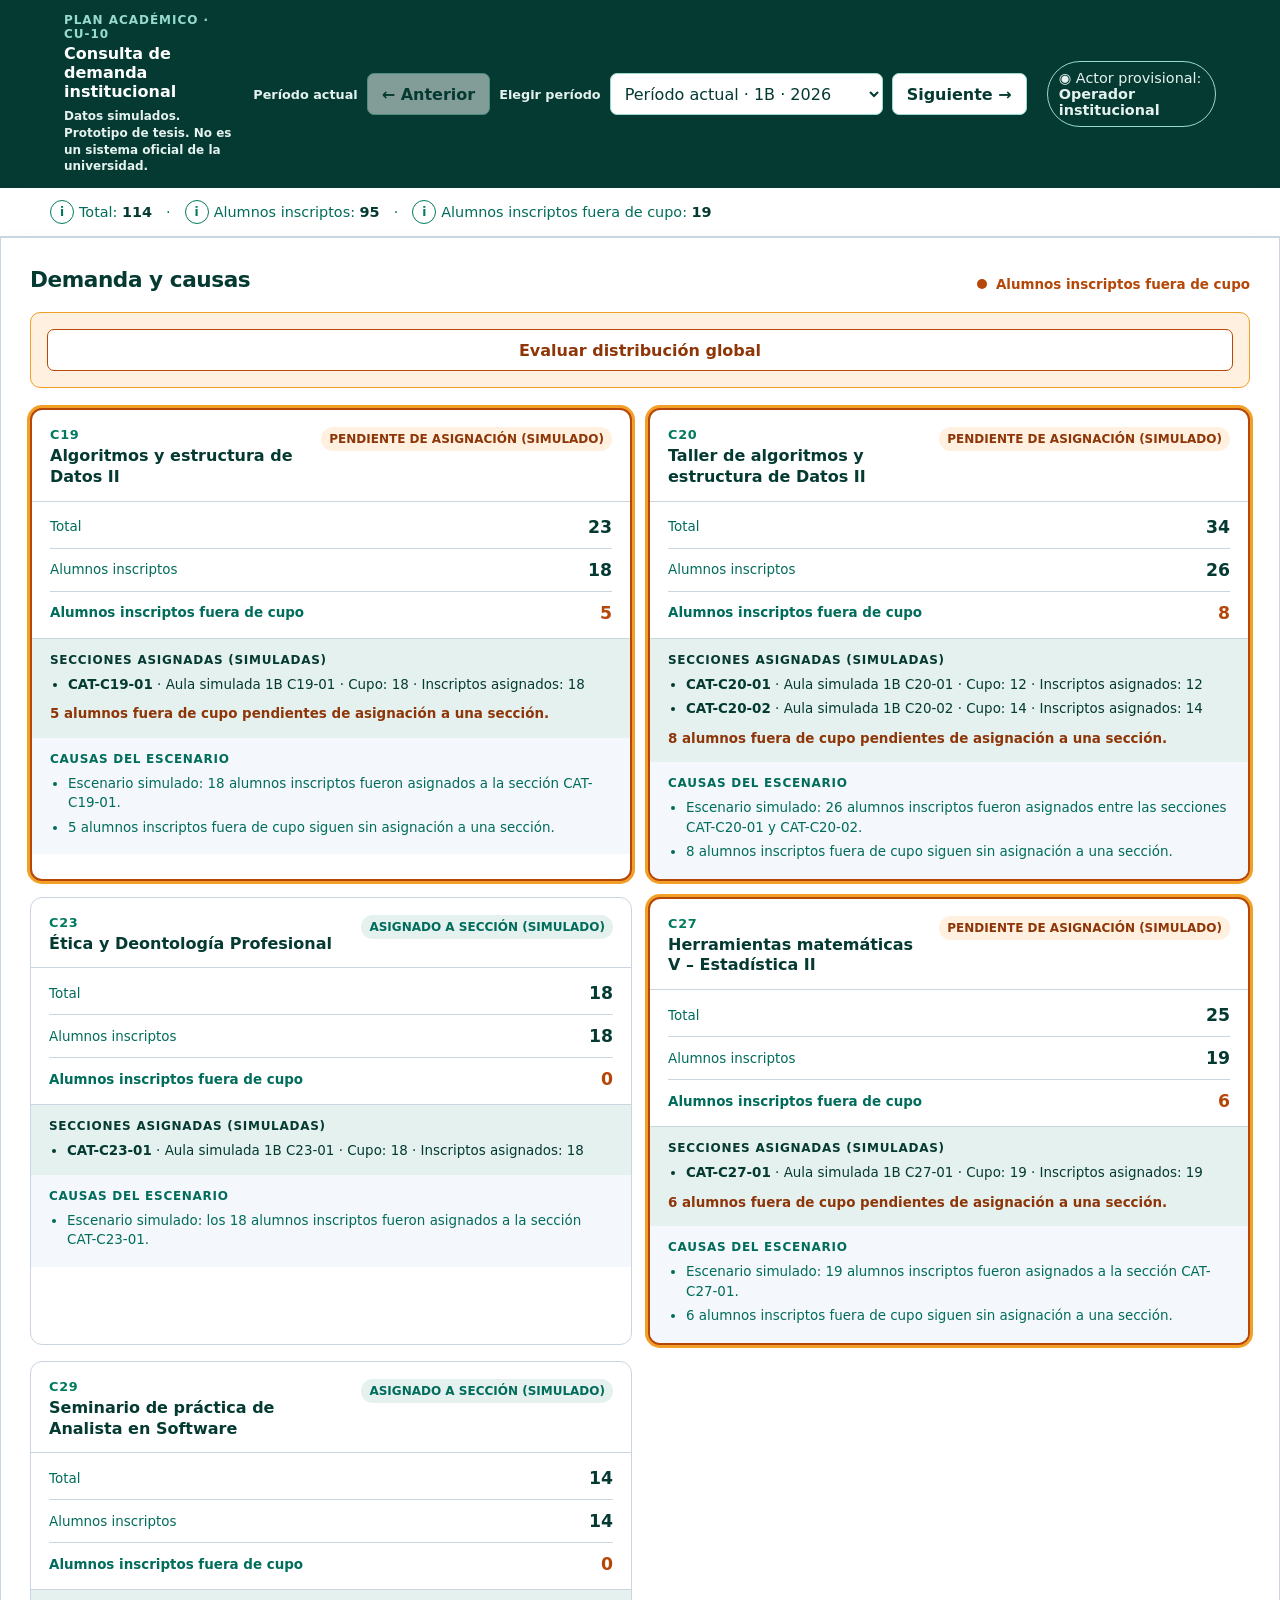
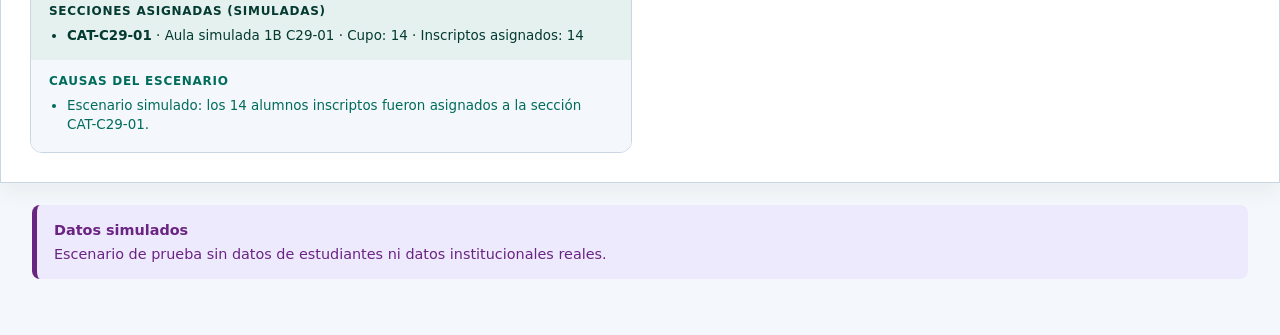
==== institucional-demanda/index.html @ d9338a20 "refactor(styles): extract the shared plan sheet and the shared tokens into comun/ The three scenario" ====
<!doctype html>
<html lang="es">
<head>
  <meta charset="utf-8">
  <meta name="viewport" content="width=device-width, initial-scale=1">
  <title>CU-10 · Demanda institucional</title>
  <link rel="icon" href="data:,">
  <link rel="stylesheet" href="../comun/tokens.css">
  <link rel="stylesheet" href="styles.css">
</head>
<body>
  <a class="skip-link" href="#demand-list">Saltar al detalle de demanda</a>
  <header class="topbar">
    <div class="brand">
      <h1 class="brand-title"><span>Plan académico · CU-10</span><span class="brand-name">Consulta de demanda institucional</span></h1>
      <p class="simulation-notice-inline">Datos simulados. Prototipo de tesis. No es un sistema oficial de la universidad.</p>
    </div>
    <div class="period-controls topbar-period">
      <p id="period-kind" class="period-kind">Período actual</p>
      <button type="button" id="period-prev" aria-label="Ver período anterior">← Anterior</button>
      <label for="period-select">Elegir período</label>
      <select id="period-select" aria-describedby="period-description"></select>
      <button type="button" id="period-next" aria-label="Ver período siguiente">Siguiente →</button>
      <p id="period-description" class="sr-only">La selección actualiza el resumen y el detalle de demanda simulada.</p>
    </div>
    <p class="actor"><span aria-hidden="true">◉</span> Actor provisional: <strong>Operador institucional</strong></p>
  </header>

  <section class="summary" aria-labelledby="summary-title">
    <h2 id="summary-title" class="sr-only">Resumen agregado de demanda</h2>
    <div class="inline-summary">
      <span class="summary-item" data-metric="total">
        <button type="button" class="summary-info" aria-label="Más información sobre Total" aria-describedby="demand-total-help" aria-controls="demand-total-help" aria-expanded="false"><span aria-hidden="true">i</span></button>
        <span>Total: <strong id="demand-total-value">0</strong></span>
        <span id="demand-total-help" class="summary-help" role="tooltip">Total: suma de alumnos inscriptos y alumnos inscriptos fuera de cupo.</span>
      </span>
      <span class="summary-item" data-metric="alumnosInscriptos">
        <button type="button" class="summary-info" aria-label="Más información sobre Alumnos inscriptos" aria-describedby="enrolled-help" aria-controls="enrolled-help" aria-expanded="false"><span aria-hidden="true">i</span></button>
        <span>Alumnos inscriptos: <strong id="enrolled-value">0</strong></span>
        <span id="enrolled-help" class="summary-help" role="tooltip">Alumnos inscriptos: estudiantes inscriptos dentro del cupo asignado.</span>
      </span>
      <span class="summary-item" data-metric="alumnosInscriptosFueraDeCupo">
        <button type="button" class="summary-info" aria-label="Más información sobre Alumnos inscriptos fuera de cupo" aria-describedby="outside-capacity-help" aria-controls="outside-capacity-help" aria-expanded="false"><span aria-hidden="true">i</span></button>
        <span>Alumnos inscriptos fuera de cupo: <strong id="outside-capacity-value">0</strong></span>
        <span id="outside-capacity-help" class="summary-help" role="tooltip">Alumnos inscriptos fuera de cupo: estudiantes registrados o identificados para el período actual que no pudieron ser absorbidos por el cupo asignado.</span>
      </span>
      <span class="summary-item" data-metric="demandaFutura">
        <button type="button" class="summary-info" aria-label="Más información sobre Demanda futura" aria-describedby="future-demand-help" aria-controls="future-demand-help" aria-expanded="false"><span aria-hidden="true">i</span></button>
        <span>Demanda futura: <strong id="future-demand-value">0</strong></span>
        <span id="future-demand-help" class="summary-help" role="tooltip">Demanda futura: estudiantes que desean cursar la materia en el período siguiente, pero no son inscriptos del período actual.</span>
      </span>
    </div>
  </section>

  <main class="page-shell" aria-label="Consulta de demanda institucional">
    <section class="demand-section" aria-labelledby="demand-title">
      <div class="section-heading">
        <div>
          <h2 id="demand-title">Demanda y causas</h2>
        </div>
        <p id="outside-capacity-key" class="unsatisfied-key"><span aria-hidden="true"></span> Alumnos inscriptos fuera de cupo</p>
      </div>
      <div id="global-evaluation" class="global-evaluation" hidden>
        <button type="button" id="global-evaluation-action" class="global-evaluation-action" aria-controls="global-evaluation-result" aria-expanded="false">Evaluar distribución global</button>
        <section id="global-evaluation-result" class="global-evaluation-result" aria-label="Resultado de la evaluación global" aria-live="polite" hidden></section>
      </div>
      <div id="demand-list" class="demand-list" tabindex="-1"></div>
    </section>

    <footer class="page-footer simulation-notice" aria-label="Aviso sobre datos simulados">
      <strong>Datos simulados</strong>
      <span>Escenario de prueba sin datos de estudiantes ni datos institucionales reales.</span>
    </footer>
  </main>

  <div id="announcements" class="sr-only" aria-live="polite" aria-atomic="true"></div>
  <script src="../comun/datos-simulados.js"></script>
  <script src="../comun/demanda-institucional-simulada.js"></script>
  <script src="../comun/optimizacion-aulas-global.js"></script>
  <script src="app.js"></script>
</body>
</html>
---- comun/tokens.css ----
/* Tokens compartidos por las cinco superficies.
   Cada superficie enlaza este archivo ANTES de su propia hoja y declara después
   solo lo suyo: la medida de lectura en el panel, la escala de lectura en rem y
   la pila tipográfica en la vista institucional. */
:root {
  /* Primitivas de color */
  --c-green:#046353;
  --c-green-deep:#00523f;
  --c-green-soft:#e5f1ef;
  --c-deep:#003e34;
  --c-ink:#043a31;
  --c-muted:#006c5b;
  --c-line:#cad5e2;
  --c-line-strong:#6d6e71;
  --c-paper:#f4f7fb;
  --c-white:#fff;
  --c-slate-teal:#98dbce;
  --c-gold:#eba310;
  --c-gold-hover:#f19f26;
  --c-ink-on-gold:#1e1e1e;
  --c-teal:#007a5e;
  --c-magenta:#6a2482;
  --c-magenta-soft:#eeeafd;
  --c-violet:#7c3aed;
  --c-rust:#c2410c;
  --c-rose:#be123c;
  --c-amber-structure:#b45309;
  --c-amber-ground:#ffedd5;
  --c-amber-ink:#431407;
  --c-stripe-no-offer:#fde7ac;
  --c-stripe-blocked:#fcd5d8;
  --c-warning:#b54708;
  --c-warning-soft:#fff0df;
  --c-warning-ink:#8e3608;
  /* Primitivas de sombra (tinta con alpha) */
  --c-shadow-card:#043a3124;
  --c-shadow-card-hover:#043a3130;
  --c-shadow-card-marked:#043a3138;
  --c-shadow-panel:#043a3147;
  --c-shadow-modal:#043a3159;
  --c-scrim:#043a3166;
  --c-shadow-ambient:#043a310d;
  --c-shadow-tooltip:#043a3133;
  --ink:var(--c-ink);
  --muted:var(--c-muted);
  --line:var(--c-line);
  --line-strong:var(--c-line-strong);
  --paper:var(--c-paper);
  --panel:var(--c-white);
  --gold-hover:var(--c-gold-hover);
  --focus:var(--c-gold);
  --focus-inner:var(--c-ink);
  --warning:var(--c-warning);
  --warning-soft:var(--c-warning-soft);
  --warning-ink:var(--c-warning-ink);
  --shadow-ambient:var(--c-shadow-ambient);
  --shadow-tooltip:var(--c-shadow-tooltip);
}
---- institucional-demanda/styles.css ----
:root {
  /* Escala tipográfica de la superficie de lectura (siete pasos) */
  --fs-micro:.75rem;
  --fs-label:.8rem;
  --fs-body-sm:.84rem;
  --fs-body:.9rem;
  --fs-title-sm:1rem;
  --fs-value:1.08rem;
  --fs-display:1.35rem;
  --navy:var(--c-ink);
  --blue:var(--c-teal);
  --blue-soft:var(--c-green-soft);
  --teal:var(--c-green);
  --teal-soft:var(--c-green-soft);
  --violet:var(--c-magenta);
  --violet-soft:var(--c-magenta-soft);
  font-family:Inter, ui-sans-serif, system-ui, -apple-system, BlinkMacSystemFont, "Segoe UI", sans-serif;
}

* { box-sizing: border-box; }
body { margin: 0; background: var(--paper); color: var(--ink); }
button, select { font: inherit; }
button, select { border: 1px solid var(--line-strong); border-radius: 7px; min-height: 42px; }
button { padding: 0 14px; background: var(--panel); color: var(--navy); cursor: pointer; font-weight: 700; }
button:hover:not(:disabled) { border-color: var(--blue); background: var(--blue-soft); }
button:disabled { cursor: not-allowed; opacity: .5; }
select { min-width: 145px; padding: 0 10px; background: var(--panel); color: var(--ink); }
button:focus-visible, select:focus-visible, .skip-link:focus-visible { outline: 3px solid var(--focus); outline-offset: 2px; box-shadow: 0 0 0 2px var(--focus-inner); }
#demand-list:focus, #demand-list:focus-visible { outline: 3px solid var(--focus); outline-offset: 2px; box-shadow: 0 0 0 2px var(--focus-inner); }

.skip-link { position: fixed; z-index: 10; top: 10px; left: 10px; transform: translateY(-160%); padding: 10px 14px; border-radius: 7px; background: var(--panel); color: var(--navy); font-weight: 700; }
.skip-link:focus { transform: translateY(0); }
.topbar { min-height: 70px; padding: 13px clamp(20px, 5vw, 72px); background: var(--navy); color: var(--c-white); display: grid; grid-template-columns: minmax(0, 1fr) auto minmax(0, 1fr); align-items: center; gap: 20px; }
.brand { display: grid; gap: 3px; }
.brand span { font-size: var(--fs-micro); font-weight: 800; letter-spacing: .08em; text-transform: uppercase; }
.brand span { color: var(--c-slate-teal); }
.brand-title{display:grid;gap:3px;margin:0;font-size:var(--fs-title-sm);font-weight:800}.brand .brand-name{font-size:var(--fs-title-sm);font-weight:800;letter-spacing:normal;text-transform:none;color:var(--c-white)}
.actor { justify-self: end; margin: 0; padding: 8px 11px; border: 1px solid var(--c-slate-teal); border-radius: 999px; color: var(--blue-soft); font-size: var(--fs-body); }
.topbar-period { justify-self: center; max-width: 100%; }
.topbar-period .period-kind { margin: 0; color: var(--blue-soft); font-size: var(--fs-label); font-weight: 700; }
.topbar-period label { color: var(--blue-soft); }
.period-controls.topbar-period label { color: var(--blue-soft); }
.topbar-period button, .topbar-period select { border-color: var(--c-slate-teal); }
.topbar-period button:hover:not(:disabled) { border-color: var(--c-white); }

.page-shell { width: 100%; margin: 0; padding: 0 0 56px; }
h2, h3 { color: var(--navy); }
.page-footer { margin: 22px clamp(16px, 4vw, 32px) 0; }
.simulation-notice { padding: 15px 17px; border-left: 5px solid var(--violet); border-radius: 8px; background: var(--violet-soft); display: grid; gap: 4px; color: var(--violet); font-size: var(--fs-body); line-height: 1.4; }
.simulation-notice-inline { margin: 4px 0 0; color: var(--blue-soft); font-size: var(--fs-micro); font-weight: 700; line-height: 1.4; }

.summary { padding: 12px clamp(16px, 4vw, 32px); background: var(--panel); border-bottom: 1px solid var(--line); box-shadow: 0 5px 12px var(--shadow-ambient); }
.inline-summary { width: min(1180px, 100%); margin: 0 auto; display: flex; flex-wrap: wrap; align-items: center; gap: 7px 14px; color: var(--muted); font-size: var(--fs-body); line-height: 1.45; }
.summary-item { position: relative; display: inline-flex; align-items: center; gap: 5px; min-width: 0; }
.summary-item[hidden] { display: none; }
.summary-item:has(~ .summary-item:not([hidden]))::after { content: "·"; margin-left: 9px; color: var(--muted); }
.summary-item strong { color: var(--navy); }
.summary-info { flex: 0 0 auto; width: 24px; min-height: 24px; height: 24px; padding: 0; border: 1px solid currentColor; border-radius: 50%; background: var(--panel); color: var(--blue); font-size: var(--fs-micro); font-weight: 800; line-height: 1; }
.summary-info:hover { background: var(--blue-soft); }
.summary-help { position: absolute; z-index: 2; top: calc(100% + 8px); left: 0; width: min(280px, calc(100vw - 32px)); padding: 10px 12px; border: 1px solid var(--line); border-radius: 8px; background: var(--navy); box-shadow: 0 6px 16px var(--shadow-tooltip); color: var(--c-white); font-size: var(--fs-label); line-height: 1.4; opacity: 0; pointer-events: none; transform: translateY(-4px); transition: opacity .15s ease, transform .15s ease; }
.summary-item:last-child .summary-help { right: 0; left: auto; }
.summary-item.is-preview .summary-help, .summary-item.is-open .summary-help { opacity: 1; pointer-events: auto; transform: translateY(0); }
.period-controls { display: flex; align-items: center; gap: 9px; }
.period-controls label { color: var(--muted); font-size: var(--fs-label); font-weight: 700; }
.demand-section { margin-top: 0; padding: clamp(19px, 3vw, 29px); border: 1px solid var(--line); border-radius: 0; background: var(--panel); box-shadow: 0 8px 22px var(--shadow-ambient); }
.section-heading { display: flex; align-items: end; justify-content: space-between; gap: 18px; margin-bottom: 20px; }
h2 { margin: 0; font-size: var(--fs-display); letter-spacing: -.02em; }
.unsatisfied-key { margin: 0; color: var(--warning); font-size: var(--fs-body-sm); font-weight: 800; }.unsatisfied-key span { display: inline-block; width: 10px; height: 10px; margin-right: 4px; border-radius: 50%; background: var(--warning); }
.demand-list { display: grid; grid-template-columns: repeat(2, minmax(0, 1fr)); gap: 16px; }
.demand-card { border: 1px solid var(--line); border-radius: 12px; overflow: hidden; background: var(--panel); }.demand-card.is-unsatisfied { border: 2px solid var(--warning); box-shadow: 0 0 0 3px var(--gold-hover); }
.card-header { padding: 17px 18px 13px; border-bottom: 1px solid var(--line); display: flex; align-items: start; justify-content: space-between; gap: 12px; }.course-code { margin: 0 0 4px; color: var(--blue); font-size: var(--fs-label); font-weight: 800; letter-spacing: .06em; }.card-header h3 { margin: 0; font-size: var(--fs-title-sm); line-height: 1.3; }.status-chip { flex: 0 0 auto; padding: 5px 8px; border-radius: 999px; background: var(--blue-soft); color: var(--muted); font-size: var(--fs-micro); font-weight: 800; text-transform: uppercase; }.is-unsatisfied .status-chip { background: var(--warning-soft); color: var(--warning-ink); }
.category-list { margin: 0; padding: 4px 18px; }.category-row { padding: 11px 0; border-bottom: 1px solid var(--line); display: flex; align-items: center; justify-content: space-between; gap: 12px; }.category-row:last-child { border: 0; }.category-row dt { color: var(--muted); font-size: var(--fs-body-sm); }.category-row dd { margin: 0; font-size: var(--fs-value); font-weight: 800; }.category-row.total { color: var(--navy); }.category-row.no-capacity { color: var(--warning); font-weight: 800; }
.section-details { margin: 0; padding: 14px 18px; border-top: 1px solid var(--line); background: var(--blue-soft); }.section-details h4 { margin: 0 0 8px; color: var(--navy); font-size: var(--fs-micro); letter-spacing: .06em; text-transform: uppercase; }.section-list { margin: 0; padding-left: 18px; color: var(--ink); font-size: var(--fs-body-sm); line-height: 1.45; }.section-list li + li { margin-top: 5px; }.pending-assignment { margin: 10px 0 0; color: var(--warning-ink); font-size: var(--fs-body-sm); font-weight: 800; line-height: 1.45; }
.global-plan-details { margin: 0; padding: 14px 18px; border-top: 1px solid var(--c-slate-teal); background: var(--blue-soft); }.global-plan-details h4, .global-plan-details h5 { color: var(--navy); }.global-plan-details h4 { margin: 0 0 8px; font-size: var(--fs-micro); letter-spacing: .06em; text-transform: uppercase; }.global-plan-details h5 { margin: 14px 0 8px; font-size: var(--fs-label); }.global-plan-explanation, .global-plan-residual { margin: 0; color: var(--ink); font-size: var(--fs-body-sm); line-height: 1.45; }.global-plan-summary { display: grid; grid-template-columns: repeat(3, minmax(0, 1fr)); gap: 8px; margin: 12px 0 0; }.global-plan-summary div { min-width: 0; }.global-plan-summary dt { color: var(--muted); font-size: var(--fs-micro); line-height: 1.3; }.global-plan-summary dd { margin: 3px 0 0; color: var(--navy); font-size: var(--fs-title-sm); font-weight: 800; }.global-plan-section-list { display: grid; gap: 8px; margin: 0; padding: 0; list-style: none; }.global-plan-section-list li { min-width: 0; padding: 10px; border: 1px solid var(--c-slate-teal); border-radius: 7px; background: var(--panel); color: var(--ink); font-size: var(--fs-label); line-height: 1.45; }.global-plan-section-list strong { color: var(--navy); }.global-plan-assignment, .global-plan-allocation { margin: 4px 0 0; overflow-wrap: anywhere; }.global-plan-allocation { color: var(--muted); }.global-plan-residual { margin-top: 12px; font-weight: 700; }
.global-evaluation { margin: 0 0 20px; padding: 16px; border: 1px solid var(--gold-hover); border-radius: 10px; background: var(--warning-soft); }.global-evaluation-action { width: 100%; border-color: var(--warning); color: var(--warning-ink); }.global-evaluation-result { margin-top: 14px; padding-top: 14px; border-top: 1px solid var(--gold-hover); color: var(--warning-ink); }.global-evaluation-result h3 { margin: 0 0 11px; color: var(--warning-ink); font-size: var(--fs-body); }.global-evaluation-result > p { margin: 12px 0 0; font-size: var(--fs-body-sm); line-height: 1.5; }.global-evaluation-details { display: grid; grid-template-columns: minmax(0, 1fr) auto; gap: 7px 16px; margin: 0; font-size: var(--fs-body-sm); line-height: 1.4; }.global-evaluation-details dt { color: var(--warning-ink); }.global-evaluation-details dd { margin: 0; color: var(--ink); font-weight: 800; text-align: right; }.global-evaluation-notice { padding: 10px 12px; border-left: 3px solid var(--warning); background: var(--paper); font-weight: 700; }
.cause-block { margin: 0; padding: 14px 18px 17px; background: var(--paper); }.cause-block h4 { margin: 0 0 8px; color: var(--muted); font-size: var(--fs-micro); letter-spacing: .06em; text-transform: uppercase; }.cause-block ul { margin: 0; padding-left: 18px; color: var(--muted); font-size: var(--fs-body-sm); line-height: 1.45; }.cause-block li + li { margin-top: 5px; }
.sr-only { position: absolute; width: 1px; height: 1px; padding: 0; margin: -1px; overflow: hidden; clip: rect(0, 0, 0, 0); white-space: nowrap; border: 0; }

@media (max-width: 760px) { .topbar { display: flex; flex-direction: column; align-items: stretch; }.section-heading { align-items: stretch; flex-direction: column; }.topbar-period { justify-content: center; flex-wrap: wrap; }.actor { align-self: start; }.period-controls label { width: 100%; }.demand-list { grid-template-columns: 1fr 1fr; }.summary-help { position: static; display: none; width: 100%; margin-top: 4px; transform: none; }.summary-item { flex-wrap: wrap; }.summary-item:last-child .summary-help { margin-right: 0; }.summary-item.is-preview .summary-help, .summary-item.is-open .summary-help { display: block; transform: none; } }
@media (max-width: 470px) { .demand-list { grid-template-columns: 1fr; }.period-controls { display: grid; grid-template-columns: minmax(0, 1fr) minmax(0, 1fr); }.period-controls button { min-width: 0; padding: 0 8px; white-space: normal; }.period-controls select, .topbar-period .period-kind { grid-column: 1 / -1; width: 100%; }.period-controls label { grid-column: 1 / -1; }.topbar-period .period-kind { text-align: center; }.card-header { flex-wrap: wrap; }.status-chip { white-space: nowrap; }.global-evaluation { padding: 14px; }.global-evaluation-details { grid-template-columns: 1fr; gap: 3px; }.global-evaluation-details dd { margin-bottom: 8px; text-align: left; }.global-plan-summary { grid-template-columns: 1fr; gap: 7px; }.global-plan-summary dt { display: inline; }.global-plan-summary dd { display: inline; margin-left: 5px; } }
@media (prefers-reduced-motion: reduce) { *, *::before, *::after { scroll-behavior: auto !important; } }
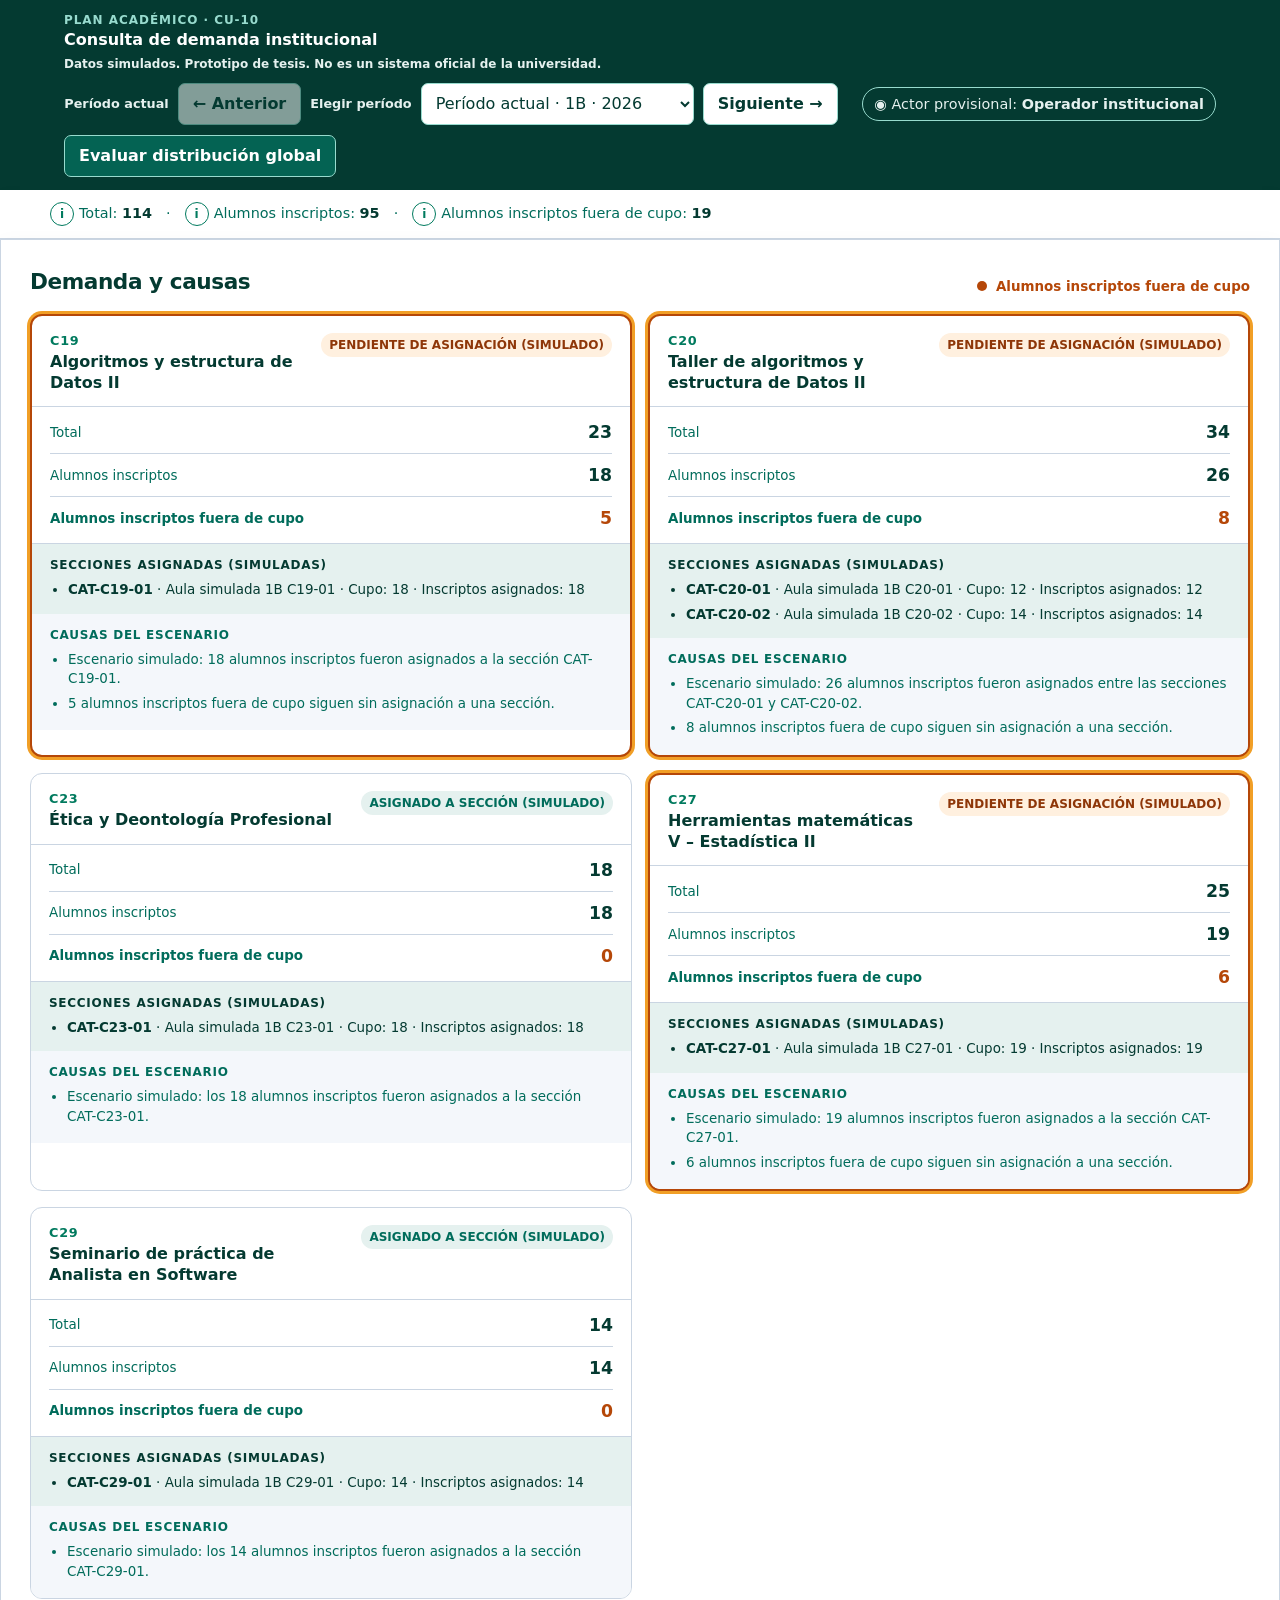
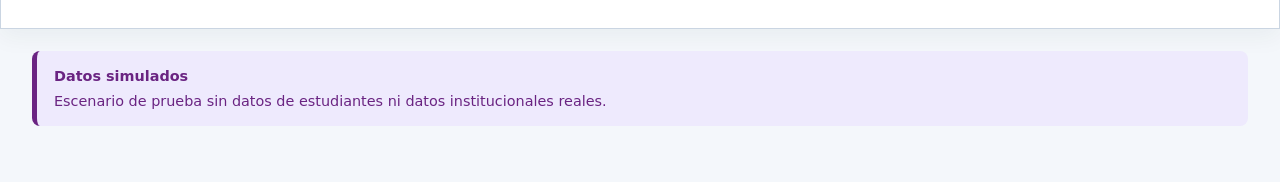
==== commit d0dcaba2: "feat(institutional): move the global evaluation action into the period bar The author asked for it i" ====
--- a/institucional-demanda/index.html
+++ b/institucional-demanda/index.html
@@ -24,6 +24,7 @@
       <p id="period-description" class="sr-only">La selección actualiza el resumen y el detalle de demanda simulada.</p>
     </div>
     <p class="actor"><span aria-hidden="true">◉</span> Actor provisional: <strong>Operador institucional</strong></p>
+    <button type="button" id="global-evaluation-action" class="global-evaluation-action" aria-controls="global-evaluation-result" aria-expanded="false">Evaluar distribución global</button>
   </header>
 
   <section class="summary" aria-labelledby="summary-title">
@@ -61,7 +62,6 @@
         <p id="outside-capacity-key" class="unsatisfied-key"><span aria-hidden="true"></span> Alumnos inscriptos fuera de cupo</p>
       </div>
       <div id="global-evaluation" class="global-evaluation" hidden>
-        <button type="button" id="global-evaluation-action" class="global-evaluation-action" aria-controls="global-evaluation-result" aria-expanded="false">Evaluar distribución global</button>
         <section id="global-evaluation-result" class="global-evaluation-result" aria-label="Resultado de la evaluación global" aria-live="polite" hidden></section>
       </div>
       <div id="demand-list" class="demand-list" tabindex="-1"></div>
--- a/institucional-demanda/styles.css
+++ b/institucional-demanda/styles.css
@@ -30,13 +30,14 @@
 
 .skip-link { position: fixed; z-index: 10; top: 10px; left: 10px; transform: translateY(-160%); padding: 10px 14px; border-radius: 7px; background: var(--panel); color: var(--navy); font-weight: 700; }
 .skip-link:focus { transform: translateY(0); }
-.topbar { min-height: 70px; padding: 13px clamp(20px, 5vw, 72px); background: var(--navy); color: var(--c-white); display: grid; grid-template-columns: minmax(0, 1fr) auto minmax(0, 1fr); align-items: center; gap: 20px; }
+.topbar { min-height: 70px; padding: 13px clamp(20px, 5vw, 72px); background: var(--navy); color: var(--c-white); display: flex; flex-wrap: wrap; align-items: center; gap: 10px 24px; }
+.brand { flex: 1 1 420px; min-width: 0; }
 .brand { display: grid; gap: 3px; }
 .brand span { font-size: var(--fs-micro); font-weight: 800; letter-spacing: .08em; text-transform: uppercase; }
 .brand span { color: var(--c-slate-teal); }
 .brand-title{display:grid;gap:3px;margin:0;font-size:var(--fs-title-sm);font-weight:800}.brand .brand-name{font-size:var(--fs-title-sm);font-weight:800;letter-spacing:normal;text-transform:none;color:var(--c-white)}
-.actor { justify-self: end; margin: 0; padding: 8px 11px; border: 1px solid var(--c-slate-teal); border-radius: 999px; color: var(--blue-soft); font-size: var(--fs-body); }
-.topbar-period { justify-self: center; max-width: 100%; }
+.actor { margin: 0 0 0 auto; padding: 8px 11px; border: 1px solid var(--c-slate-teal); border-radius: 999px; color: var(--blue-soft); font-size: var(--fs-body); }
+.topbar-period { margin-inline: auto; max-width: 100%; flex-wrap: wrap; justify-content: center; }
 .topbar-period .period-kind { margin: 0; color: var(--blue-soft); font-size: var(--fs-label); font-weight: 700; }
 .topbar-period label { color: var(--blue-soft); }
 .period-controls.topbar-period label { color: var(--blue-soft); }
@@ -57,7 +58,7 @@
 .summary-item strong { color: var(--navy); }
 .summary-info { flex: 0 0 auto; width: 24px; min-height: 24px; height: 24px; padding: 0; border: 1px solid currentColor; border-radius: 50%; background: var(--panel); color: var(--blue); font-size: var(--fs-micro); font-weight: 800; line-height: 1; }
 .summary-info:hover { background: var(--blue-soft); }
-.summary-help { position: absolute; z-index: 2; top: calc(100% + 8px); left: 0; width: min(280px, calc(100vw - 32px)); padding: 10px 12px; border: 1px solid var(--line); border-radius: 8px; background: var(--navy); box-shadow: 0 6px 16px var(--shadow-tooltip); color: var(--c-white); font-size: var(--fs-label); line-height: 1.4; opacity: 0; pointer-events: none; transform: translateY(-4px); transition: opacity .15s ease, transform .15s ease; }
+.summary-help { position: absolute; z-index: 2; top: calc(100% + 8px); left: 0; width: min(280px, calc(100vw - 32px)); padding: 10px 12px; border-radius: 8px; background: var(--navy); box-shadow: 0 6px 16px var(--shadow-tooltip); color: var(--c-white); font-size: var(--fs-label); line-height: 1.4; opacity: 0; pointer-events: none; transform: translateY(-4px); transition: opacity .15s ease, transform .15s ease; }
 .summary-item:last-child .summary-help { right: 0; left: auto; }
 .summary-item.is-preview .summary-help, .summary-item.is-open .summary-help { opacity: 1; pointer-events: auto; transform: translateY(0); }
 .period-controls { display: flex; align-items: center; gap: 9px; }
@@ -70,12 +71,12 @@
 .demand-card { border: 1px solid var(--line); border-radius: 12px; overflow: hidden; background: var(--panel); }.demand-card.is-unsatisfied { border: 2px solid var(--warning); box-shadow: 0 0 0 3px var(--gold-hover); }
 .card-header { padding: 17px 18px 13px; border-bottom: 1px solid var(--line); display: flex; align-items: start; justify-content: space-between; gap: 12px; }.course-code { margin: 0 0 4px; color: var(--blue); font-size: var(--fs-label); font-weight: 800; letter-spacing: .06em; }.card-header h3 { margin: 0; font-size: var(--fs-title-sm); line-height: 1.3; }.status-chip { flex: 0 0 auto; padding: 5px 8px; border-radius: 999px; background: var(--blue-soft); color: var(--muted); font-size: var(--fs-micro); font-weight: 800; text-transform: uppercase; }.is-unsatisfied .status-chip { background: var(--warning-soft); color: var(--warning-ink); }
 .category-list { margin: 0; padding: 4px 18px; }.category-row { padding: 11px 0; border-bottom: 1px solid var(--line); display: flex; align-items: center; justify-content: space-between; gap: 12px; }.category-row:last-child { border: 0; }.category-row dt { color: var(--muted); font-size: var(--fs-body-sm); }.category-row dd { margin: 0; font-size: var(--fs-value); font-weight: 800; }.category-row.total { color: var(--navy); }.category-row.no-capacity { color: var(--warning); font-weight: 800; }
-.section-details { margin: 0; padding: 14px 18px; border-top: 1px solid var(--line); background: var(--blue-soft); }.section-details h4 { margin: 0 0 8px; color: var(--navy); font-size: var(--fs-micro); letter-spacing: .06em; text-transform: uppercase; }.section-list { margin: 0; padding-left: 18px; color: var(--ink); font-size: var(--fs-body-sm); line-height: 1.45; }.section-list li + li { margin-top: 5px; }.pending-assignment { margin: 10px 0 0; color: var(--warning-ink); font-size: var(--fs-body-sm); font-weight: 800; line-height: 1.45; }
+.section-details { margin: 0; padding: 14px 18px; border-top: 1px solid var(--line); background: var(--blue-soft); }.section-details h4 { margin: 0 0 8px; color: var(--navy); font-size: var(--fs-micro); letter-spacing: .06em; text-transform: uppercase; }.section-list { margin: 0; padding-left: 18px; color: var(--ink); font-size: var(--fs-body-sm); line-height: 1.45; }.section-list li + li { margin-top: 5px; }
 .global-plan-details { margin: 0; padding: 14px 18px; border-top: 1px solid var(--c-slate-teal); background: var(--blue-soft); }.global-plan-details h4, .global-plan-details h5 { color: var(--navy); }.global-plan-details h4 { margin: 0 0 8px; font-size: var(--fs-micro); letter-spacing: .06em; text-transform: uppercase; }.global-plan-details h5 { margin: 14px 0 8px; font-size: var(--fs-label); }.global-plan-explanation, .global-plan-residual { margin: 0; color: var(--ink); font-size: var(--fs-body-sm); line-height: 1.45; }.global-plan-summary { display: grid; grid-template-columns: repeat(3, minmax(0, 1fr)); gap: 8px; margin: 12px 0 0; }.global-plan-summary div { min-width: 0; }.global-plan-summary dt { color: var(--muted); font-size: var(--fs-micro); line-height: 1.3; }.global-plan-summary dd { margin: 3px 0 0; color: var(--navy); font-size: var(--fs-title-sm); font-weight: 800; }.global-plan-section-list { display: grid; gap: 8px; margin: 0; padding: 0; list-style: none; }.global-plan-section-list li { min-width: 0; padding: 10px; border: 1px solid var(--c-slate-teal); border-radius: 7px; background: var(--panel); color: var(--ink); font-size: var(--fs-label); line-height: 1.45; }.global-plan-section-list strong { color: var(--navy); }.global-plan-assignment, .global-plan-allocation { margin: 4px 0 0; overflow-wrap: anywhere; }.global-plan-allocation { color: var(--muted); }.global-plan-residual { margin-top: 12px; font-weight: 700; }
-.global-evaluation { margin: 0 0 20px; padding: 16px; border: 1px solid var(--gold-hover); border-radius: 10px; background: var(--warning-soft); }.global-evaluation-action { width: 100%; border-color: var(--warning); color: var(--warning-ink); }.global-evaluation-result { margin-top: 14px; padding-top: 14px; border-top: 1px solid var(--gold-hover); color: var(--warning-ink); }.global-evaluation-result h3 { margin: 0 0 11px; color: var(--warning-ink); font-size: var(--fs-body); }.global-evaluation-result > p { margin: 12px 0 0; font-size: var(--fs-body-sm); line-height: 1.5; }.global-evaluation-details { display: grid; grid-template-columns: minmax(0, 1fr) auto; gap: 7px 16px; margin: 0; font-size: var(--fs-body-sm); line-height: 1.4; }.global-evaluation-details dt { color: var(--warning-ink); }.global-evaluation-details dd { margin: 0; color: var(--ink); font-weight: 800; text-align: right; }.global-evaluation-notice { padding: 10px 12px; border-left: 3px solid var(--warning); background: var(--paper); font-weight: 700; }
+.global-evaluation { margin: 0 0 20px; padding: 16px; border: 1px solid var(--line); border-radius: 10px; background: var(--panel); }/* La acción vive en la barra: el bloque queda sólo para el resultado y se pliega mientras no lo haya. */#global-evaluation:has(> #global-evaluation-result[hidden]) { display: none; }.global-evaluation-action { border-color: var(--c-slate-teal); background: var(--c-green); color: var(--c-white); font-weight: 800; }.global-evaluation-action:hover:not(:disabled) { border-color: var(--c-green-deep); background: var(--c-green-deep); }.global-evaluation-result { margin-top: 14px; padding-top: 14px; border-top: 1px solid var(--line); color: var(--ink); }.global-evaluation-result h3 { margin: 0 0 11px; color: var(--ink); font-size: var(--fs-body); }.global-evaluation-result > p { margin: 12px 0 0; font-size: var(--fs-body-sm); line-height: 1.5; }.global-evaluation-details { display: grid; grid-template-columns: minmax(0, 1fr) auto; gap: 7px 16px; margin: 0; font-size: var(--fs-body-sm); line-height: 1.4; }.global-evaluation-details dt { color: var(--muted); }.global-evaluation-details dd { margin: 0; color: var(--ink); font-weight: 800; text-align: right; }.global-evaluation-notice { padding: 10px 12px; border-left: 3px solid var(--line-strong); background: var(--paper); font-weight: 700; }
 .cause-block { margin: 0; padding: 14px 18px 17px; background: var(--paper); }.cause-block h4 { margin: 0 0 8px; color: var(--muted); font-size: var(--fs-micro); letter-spacing: .06em; text-transform: uppercase; }.cause-block ul { margin: 0; padding-left: 18px; color: var(--muted); font-size: var(--fs-body-sm); line-height: 1.45; }.cause-block li + li { margin-top: 5px; }
 .sr-only { position: absolute; width: 1px; height: 1px; padding: 0; margin: -1px; overflow: hidden; clip: rect(0, 0, 0, 0); white-space: nowrap; border: 0; }
 
-@media (max-width: 760px) { .topbar { display: flex; flex-direction: column; align-items: stretch; }.section-heading { align-items: stretch; flex-direction: column; }.topbar-period { justify-content: center; flex-wrap: wrap; }.actor { align-self: start; }.period-controls label { width: 100%; }.demand-list { grid-template-columns: 1fr 1fr; }.summary-help { position: static; display: none; width: 100%; margin-top: 4px; transform: none; }.summary-item { flex-wrap: wrap; }.summary-item:last-child .summary-help { margin-right: 0; }.summary-item.is-preview .summary-help, .summary-item.is-open .summary-help { display: block; transform: none; } }
+@media (max-width: 760px) { .topbar { display: flex; flex-direction: column; align-items: stretch; }.topbar > * { flex: 0 0 auto; }.section-heading { align-items: stretch; flex-direction: column; }.topbar-period { justify-content: center; flex-wrap: wrap; }.actor { align-self: start; margin-left: 0; }.period-controls label { width: 100%; }.demand-list { grid-template-columns: 1fr 1fr; }.card-header { flex-wrap: wrap; }.summary-help { position: static; display: none; width: 100%; margin-top: 4px; transform: none; }.summary-item { flex-wrap: wrap; }.summary-item:last-child .summary-help { margin-right: 0; }.summary-item.is-preview .summary-help, .summary-item.is-open .summary-help { display: block; transform: none; } }
 @media (max-width: 470px) { .demand-list { grid-template-columns: 1fr; }.period-controls { display: grid; grid-template-columns: minmax(0, 1fr) minmax(0, 1fr); }.period-controls button { min-width: 0; padding: 0 8px; white-space: normal; }.period-controls select, .topbar-period .period-kind { grid-column: 1 / -1; width: 100%; }.period-controls label { grid-column: 1 / -1; }.topbar-period .period-kind { text-align: center; }.card-header { flex-wrap: wrap; }.status-chip { white-space: nowrap; }.global-evaluation { padding: 14px; }.global-evaluation-details { grid-template-columns: 1fr; gap: 3px; }.global-evaluation-details dd { margin-bottom: 8px; text-align: left; }.global-plan-summary { grid-template-columns: 1fr; gap: 7px; }.global-plan-summary dt { display: inline; }.global-plan-summary dd { display: inline; margin-left: 5px; } }
 @media (prefers-reduced-motion: reduce) { *, *::before, *::after { scroll-behavior: auto !important; } }
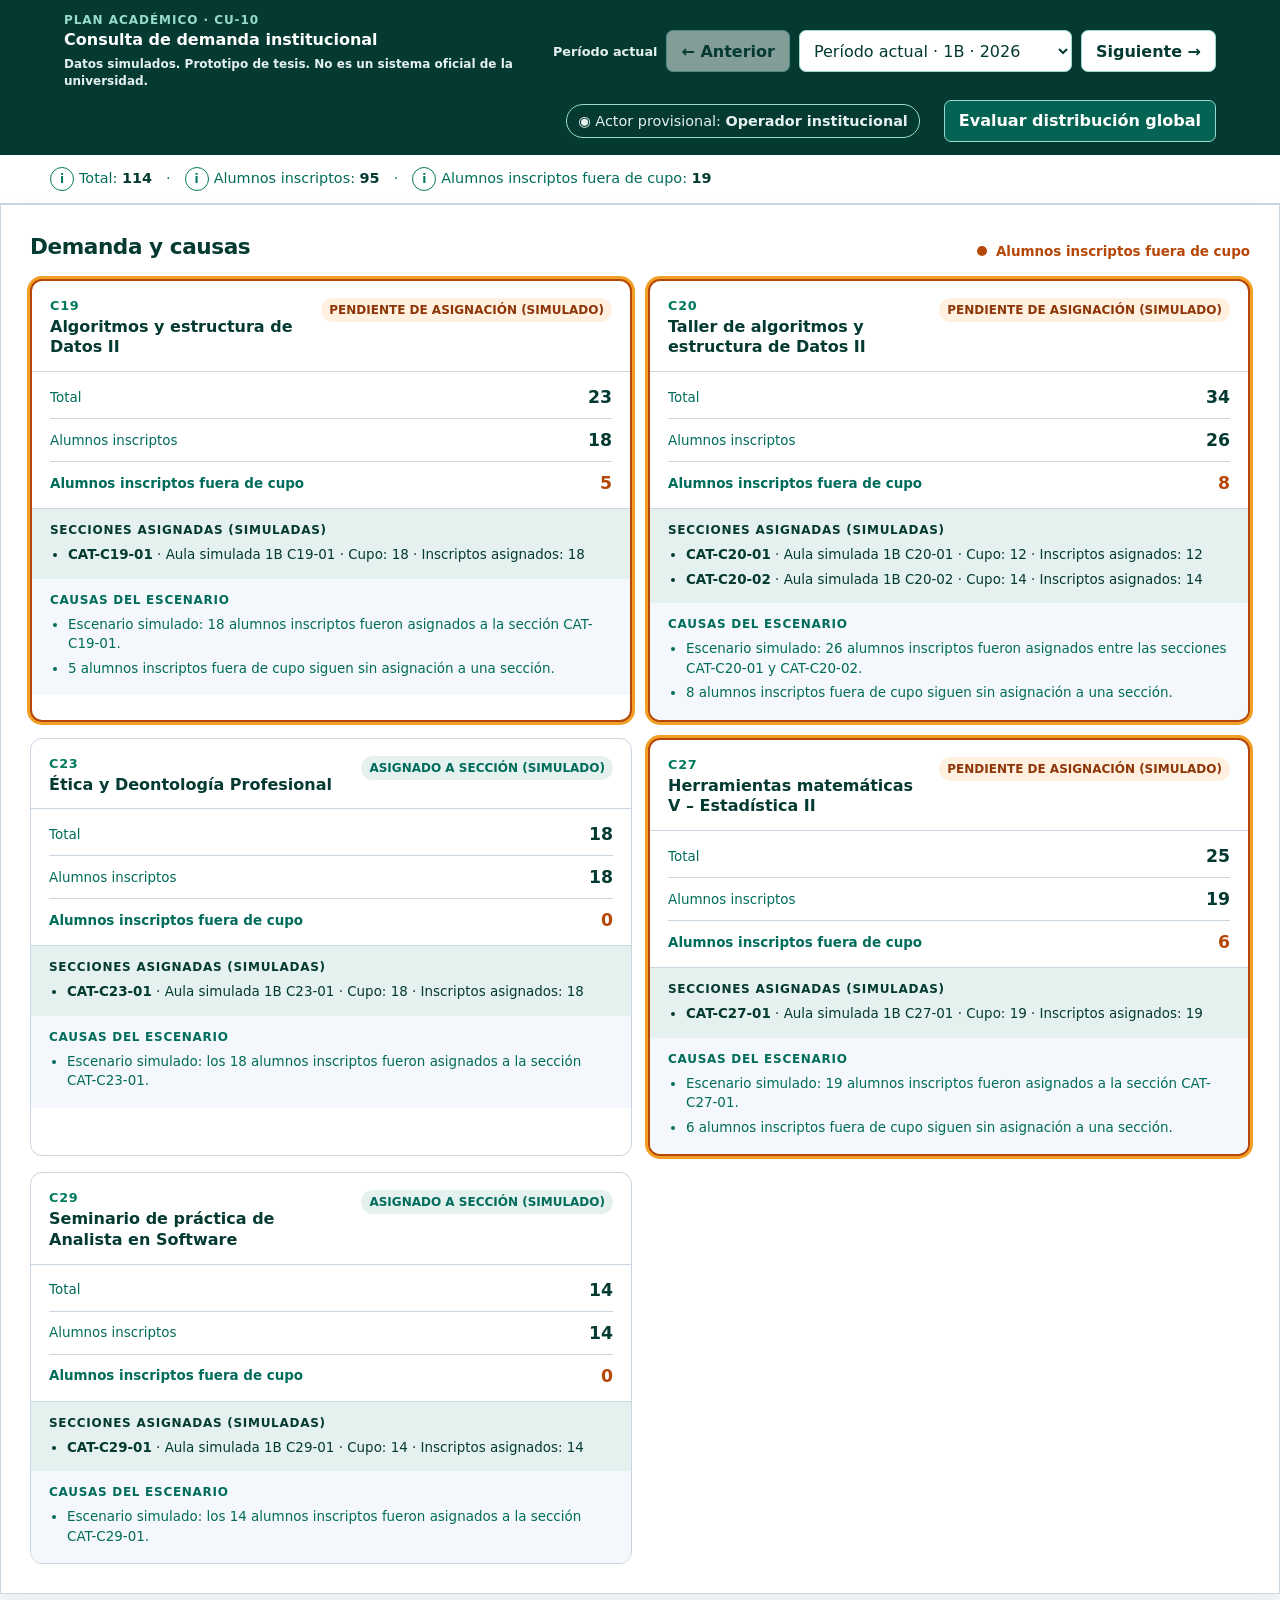
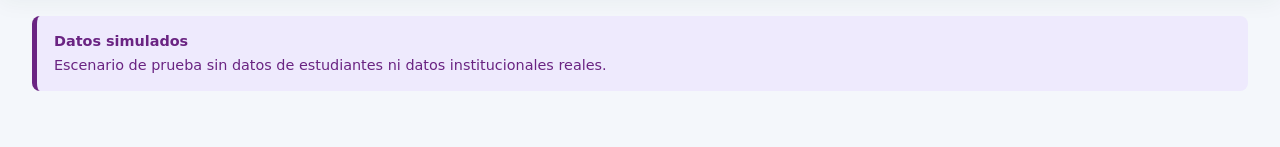
==== commit 4c283b50: "style(institutional): take the period label out of the bar's view The author asked for it in the hea" ====
--- a/institucional-demanda/index.html
+++ b/institucional-demanda/index.html
@@ -18,7 +18,7 @@
     <div class="period-controls topbar-period">
       <p id="period-kind" class="period-kind">Período actual</p>
       <button type="button" id="period-prev" aria-label="Ver período anterior">← Anterior</button>
-      <label for="period-select">Elegir período</label>
+      <label for="period-select" class="sr-only">Elegir período</label>
       <select id="period-select" aria-describedby="period-description"></select>
       <button type="button" id="period-next" aria-label="Ver período siguiente">Siguiente →</button>
       <p id="period-description" class="sr-only">La selección actualiza el resumen y el detalle de demanda simulada.</p>
--- a/institucional-demanda/styles.css
+++ b/institucional-demanda/styles.css
@@ -77,6 +77,6 @@
 .cause-block { margin: 0; padding: 14px 18px 17px; background: var(--paper); }.cause-block h4 { margin: 0 0 8px; color: var(--muted); font-size: var(--fs-micro); letter-spacing: .06em; text-transform: uppercase; }.cause-block ul { margin: 0; padding-left: 18px; color: var(--muted); font-size: var(--fs-body-sm); line-height: 1.45; }.cause-block li + li { margin-top: 5px; }
 .sr-only { position: absolute; width: 1px; height: 1px; padding: 0; margin: -1px; overflow: hidden; clip: rect(0, 0, 0, 0); white-space: nowrap; border: 0; }
 
-@media (max-width: 760px) { .topbar { display: flex; flex-direction: column; align-items: stretch; }.topbar > * { flex: 0 0 auto; }.section-heading { align-items: stretch; flex-direction: column; }.topbar-period { justify-content: center; flex-wrap: wrap; }.actor { align-self: start; margin-left: 0; }.period-controls label { width: 100%; }.demand-list { grid-template-columns: 1fr 1fr; }.card-header { flex-wrap: wrap; }.summary-help { position: static; display: none; width: 100%; margin-top: 4px; transform: none; }.summary-item { flex-wrap: wrap; }.summary-item:last-child .summary-help { margin-right: 0; }.summary-item.is-preview .summary-help, .summary-item.is-open .summary-help { display: block; transform: none; } }
-@media (max-width: 470px) { .demand-list { grid-template-columns: 1fr; }.period-controls { display: grid; grid-template-columns: minmax(0, 1fr) minmax(0, 1fr); }.period-controls button { min-width: 0; padding: 0 8px; white-space: normal; }.period-controls select, .topbar-period .period-kind { grid-column: 1 / -1; width: 100%; }.period-controls label { grid-column: 1 / -1; }.topbar-period .period-kind { text-align: center; }.card-header { flex-wrap: wrap; }.status-chip { white-space: nowrap; }.global-evaluation { padding: 14px; }.global-evaluation-details { grid-template-columns: 1fr; gap: 3px; }.global-evaluation-details dd { margin-bottom: 8px; text-align: left; }.global-plan-summary { grid-template-columns: 1fr; gap: 7px; }.global-plan-summary dt { display: inline; }.global-plan-summary dd { display: inline; margin-left: 5px; } }
+@media (max-width: 760px) { .topbar { display: flex; flex-direction: column; align-items: stretch; }.topbar > * { flex: 0 0 auto; }.section-heading { align-items: stretch; flex-direction: column; }.topbar-period { justify-content: center; flex-wrap: wrap; }.actor { align-self: start; margin-left: 0; }.period-controls label:not(.sr-only) { width: 100%; }.demand-list { grid-template-columns: 1fr 1fr; }.card-header { flex-wrap: wrap; }.summary-help { position: static; display: none; width: 100%; margin-top: 4px; transform: none; }.summary-item { flex-wrap: wrap; }.summary-item:last-child .summary-help { margin-right: 0; }.summary-item.is-preview .summary-help, .summary-item.is-open .summary-help { display: block; transform: none; } }
+@media (max-width: 470px) { .demand-list { grid-template-columns: 1fr; }.period-controls { display: grid; grid-template-columns: minmax(0, 1fr) minmax(0, 1fr); }.period-controls button { min-width: 0; padding: 0 8px; white-space: normal; }.period-controls select, .topbar-period .period-kind { grid-column: 1 / -1; width: 100%; }.period-controls label:not(.sr-only) { grid-column: 1 / -1; }.topbar-period .period-kind { text-align: center; }.card-header { flex-wrap: wrap; }.status-chip { white-space: nowrap; }.global-evaluation { padding: 14px; }.global-evaluation-details { grid-template-columns: 1fr; gap: 3px; }.global-evaluation-details dd { margin-bottom: 8px; text-align: left; }.global-plan-summary { grid-template-columns: 1fr; gap: 7px; }.global-plan-summary dt { display: inline; }.global-plan-summary dd { display: inline; margin-left: 5px; } }
 @media (prefers-reduced-motion: reduce) { *, *::before, *::after { scroll-behavior: auto !important; } }
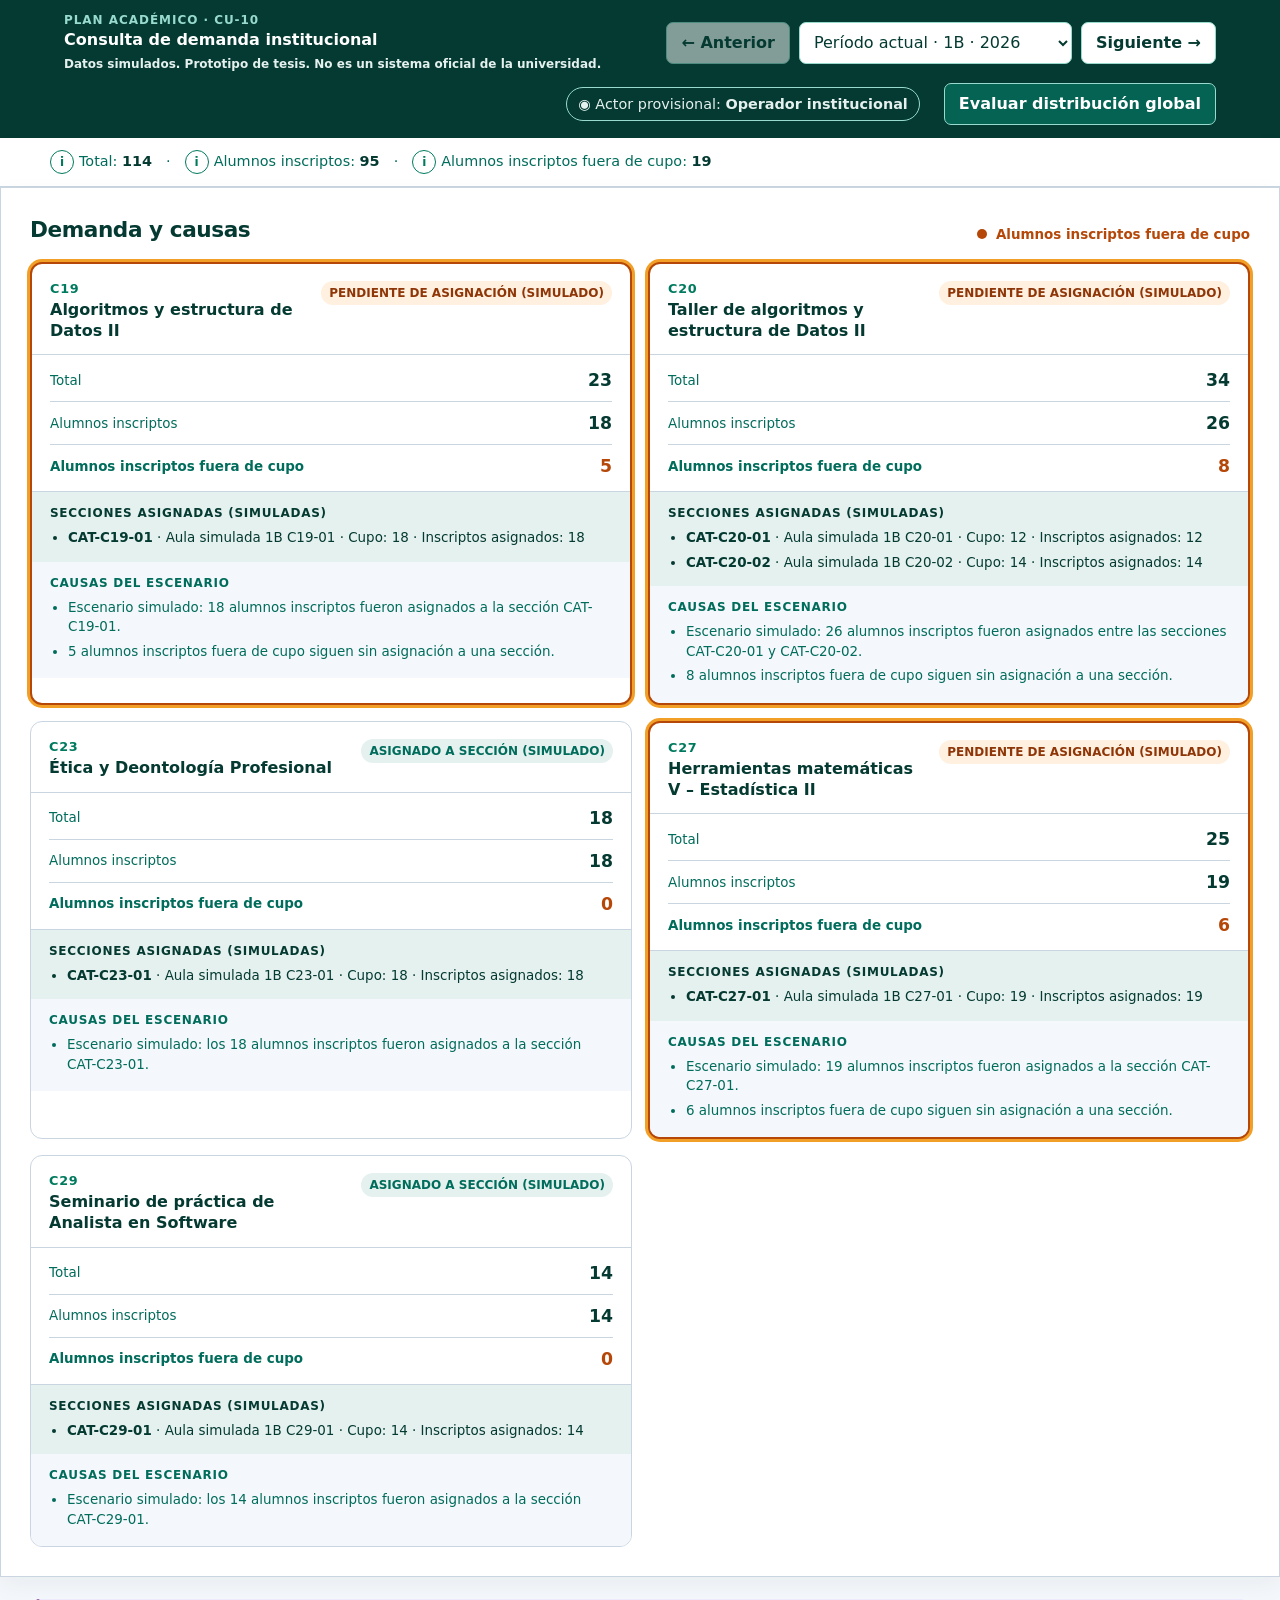
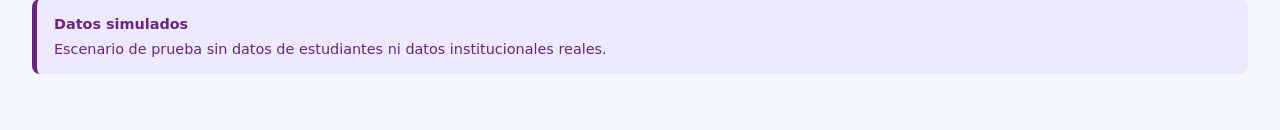
==== commit 2538bb1c: "style(institutional): take the period kind label out of the bar's view The author asked for it in th" ====
--- a/institucional-demanda/index.html
+++ b/institucional-demanda/index.html
@@ -16,7 +16,7 @@
       <p class="simulation-notice-inline">Datos simulados. Prototipo de tesis. No es un sistema oficial de la universidad.</p>
     </div>
     <div class="period-controls topbar-period">
-      <p id="period-kind" class="period-kind">Período actual</p>
+      <p id="period-kind" class="period-kind sr-only">Período actual</p>
       <button type="button" id="period-prev" aria-label="Ver período anterior">← Anterior</button>
       <label for="period-select" class="sr-only">Elegir período</label>
       <select id="period-select" aria-describedby="period-description"></select>
--- a/institucional-demanda/styles.css
+++ b/institucional-demanda/styles.css
@@ -78,5 +78,5 @@
 .sr-only { position: absolute; width: 1px; height: 1px; padding: 0; margin: -1px; overflow: hidden; clip: rect(0, 0, 0, 0); white-space: nowrap; border: 0; }
 
 @media (max-width: 760px) { .topbar { display: flex; flex-direction: column; align-items: stretch; }.topbar > * { flex: 0 0 auto; }.section-heading { align-items: stretch; flex-direction: column; }.topbar-period { justify-content: center; flex-wrap: wrap; }.actor { align-self: start; margin-left: 0; }.period-controls label:not(.sr-only) { width: 100%; }.demand-list { grid-template-columns: 1fr 1fr; }.card-header { flex-wrap: wrap; }.summary-help { position: static; display: none; width: 100%; margin-top: 4px; transform: none; }.summary-item { flex-wrap: wrap; }.summary-item:last-child .summary-help { margin-right: 0; }.summary-item.is-preview .summary-help, .summary-item.is-open .summary-help { display: block; transform: none; } }
-@media (max-width: 470px) { .demand-list { grid-template-columns: 1fr; }.period-controls { display: grid; grid-template-columns: minmax(0, 1fr) minmax(0, 1fr); }.period-controls button { min-width: 0; padding: 0 8px; white-space: normal; }.period-controls select, .topbar-period .period-kind { grid-column: 1 / -1; width: 100%; }.period-controls label:not(.sr-only) { grid-column: 1 / -1; }.topbar-period .period-kind { text-align: center; }.card-header { flex-wrap: wrap; }.status-chip { white-space: nowrap; }.global-evaluation { padding: 14px; }.global-evaluation-details { grid-template-columns: 1fr; gap: 3px; }.global-evaluation-details dd { margin-bottom: 8px; text-align: left; }.global-plan-summary { grid-template-columns: 1fr; gap: 7px; }.global-plan-summary dt { display: inline; }.global-plan-summary dd { display: inline; margin-left: 5px; } }
+@media (max-width: 470px) { .demand-list { grid-template-columns: 1fr; }.period-controls { display: grid; grid-template-columns: minmax(0, 1fr) minmax(0, 1fr); }.period-controls button { min-width: 0; padding: 0 8px; white-space: normal; }.period-controls select, .topbar-period .period-kind:not(.sr-only) { grid-column: 1 / -1; width: 100%; }.period-controls label:not(.sr-only) { grid-column: 1 / -1; }.topbar-period .period-kind { text-align: center; }.card-header { flex-wrap: wrap; }.status-chip { white-space: nowrap; }.global-evaluation { padding: 14px; }.global-evaluation-details { grid-template-columns: 1fr; gap: 3px; }.global-evaluation-details dd { margin-bottom: 8px; text-align: left; }.global-plan-summary { grid-template-columns: 1fr; gap: 7px; }.global-plan-summary dt { display: inline; }.global-plan-summary dd { display: inline; margin-left: 5px; } }
 @media (prefers-reduced-motion: reduce) { *, *::before, *::after { scroll-behavior: auto !important; } }
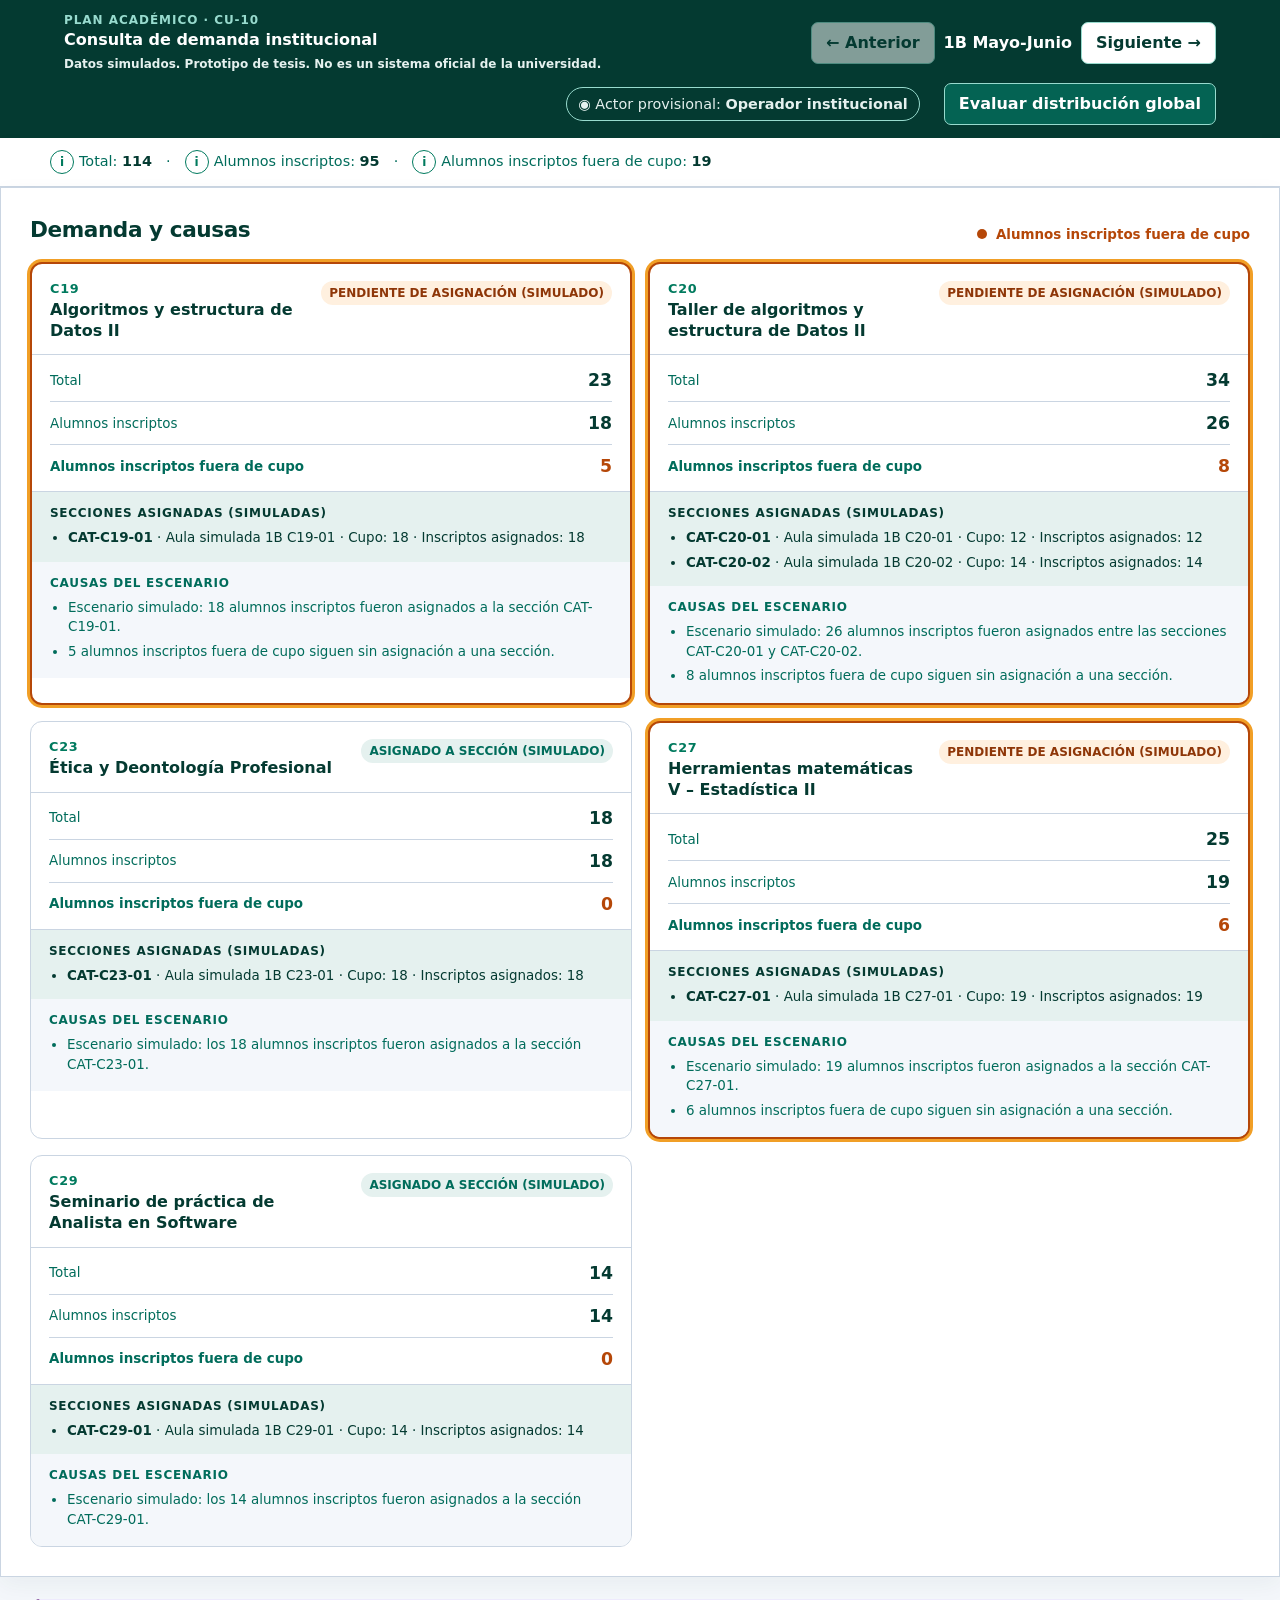
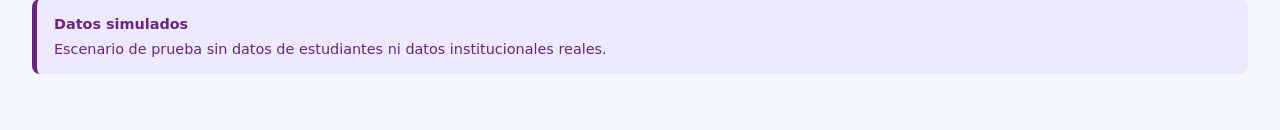
==== commit 20414480: "feat(institutional): read the period from the shared academic calendar, not a select The bar no long" ====
--- a/institucional-demanda/index.html
+++ b/institucional-demanda/index.html
@@ -15,13 +15,12 @@
       <h1 class="brand-title"><span>Plan académico · CU-10</span><span class="brand-name">Consulta de demanda institucional</span></h1>
       <p class="simulation-notice-inline">Datos simulados. Prototipo de tesis. No es un sistema oficial de la universidad.</p>
     </div>
-    <div class="period-controls topbar-period">
+    <div class="period-controls topbar-period" role="group" aria-label="Período académico" aria-describedby="period-description">
       <p id="period-kind" class="period-kind sr-only">Período actual</p>
       <button type="button" id="period-prev" aria-label="Ver período anterior">← Anterior</button>
-      <label for="period-select" class="sr-only">Elegir período</label>
-      <select id="period-select" aria-describedby="period-description"></select>
+      <p id="period-label" class="period-label">1B Mayo-Junio</p>
       <button type="button" id="period-next" aria-label="Ver período siguiente">Siguiente →</button>
-      <p id="period-description" class="sr-only">La selección actualiza el resumen y el detalle de demanda simulada.</p>
+      <p id="period-description" class="sr-only">La navegación entre períodos actualiza el resumen y el detalle de demanda simulada.</p>
     </div>
     <p class="actor"><span aria-hidden="true">◉</span> Actor provisional: <strong>Operador institucional</strong></p>
     <button type="button" id="global-evaluation-action" class="global-evaluation-action" aria-controls="global-evaluation-result" aria-expanded="false">Evaluar distribución global</button>
--- a/institucional-demanda/styles.css
+++ b/institucional-demanda/styles.css
@@ -38,10 +38,8 @@
 .brand-title{display:grid;gap:3px;margin:0;font-size:var(--fs-title-sm);font-weight:800}.brand .brand-name{font-size:var(--fs-title-sm);font-weight:800;letter-spacing:normal;text-transform:none;color:var(--c-white)}
 .actor { margin: 0 0 0 auto; padding: 8px 11px; border: 1px solid var(--c-slate-teal); border-radius: 999px; color: var(--blue-soft); font-size: var(--fs-body); }
 .topbar-period { margin-inline: auto; max-width: 100%; flex-wrap: wrap; justify-content: center; }
-.topbar-period .period-kind { margin: 0; color: var(--blue-soft); font-size: var(--fs-label); font-weight: 700; }
-.topbar-period label { color: var(--blue-soft); }
-.period-controls.topbar-period label { color: var(--blue-soft); }
-.topbar-period button, .topbar-period select { border-color: var(--c-slate-teal); }
+.topbar-period .period-label { margin: 0; color: var(--c-white); font-size: var(--fs-title-sm); font-weight: 800; text-align: center; }
+.topbar-period button { border-color: var(--c-slate-teal); }
 .topbar-period button:hover:not(:disabled) { border-color: var(--c-white); }
 
 .page-shell { width: 100%; margin: 0; padding: 0 0 56px; }
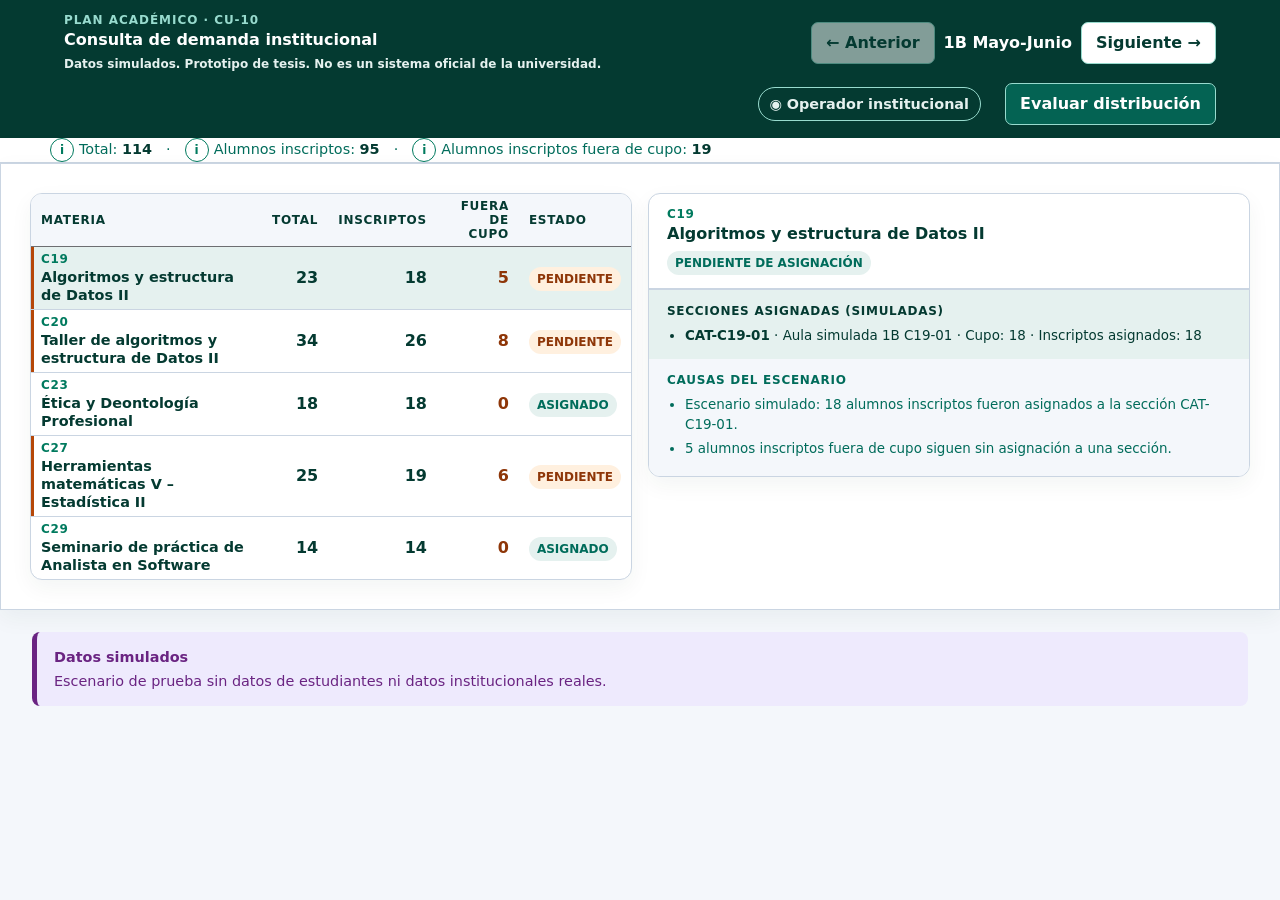
==== commit 1558ea51: "refactor(institutional): read the demand as a table with a detail panel Cards were the wrong shape f" ====
--- a/institucional-demanda/index.html
+++ b/institucional-demanda/index.html
@@ -22,8 +22,10 @@
       <button type="button" id="period-next" aria-label="Ver período siguiente">Siguiente →</button>
       <p id="period-description" class="sr-only">La navegación entre períodos actualiza el resumen y el detalle de demanda simulada.</p>
     </div>
-    <p class="actor"><span aria-hidden="true">◉</span> Actor provisional: <strong>Operador institucional</strong></p>
-    <button type="button" id="global-evaluation-action" class="global-evaluation-action" aria-controls="global-evaluation-result" aria-expanded="false">Evaluar distribución global</button>
+    <div class="actor-actions">
+      <p class="actor"><span aria-hidden="true">◉</span> <strong>Operador institucional</strong></p>
+      <button type="button" id="global-evaluation-action" class="global-evaluation-action" aria-controls="global-evaluation-result" aria-expanded="false">Evaluar distribución</button>
+    </div>
   </header>
 
   <section class="summary" aria-labelledby="summary-title">
@@ -54,16 +56,20 @@
 
   <main class="page-shell" aria-label="Consulta de demanda institucional">
     <section class="demand-section" aria-labelledby="demand-title">
-      <div class="section-heading">
-        <div>
-          <h2 id="demand-title">Demanda y causas</h2>
-        </div>
-        <p id="outside-capacity-key" class="unsatisfied-key"><span aria-hidden="true"></span> Alumnos inscriptos fuera de cupo</p>
-      </div>
+      <h2 id="demand-title" class="sr-only">Demanda y causas</h2>
       <div id="global-evaluation" class="global-evaluation" hidden>
         <section id="global-evaluation-result" class="global-evaluation-result" aria-label="Resultado de la evaluación global" aria-live="polite" hidden></section>
       </div>
-      <div id="demand-list" class="demand-list" tabindex="-1"></div>
+      <div id="demand-list" class="demand-master" tabindex="-1">
+        <div class="demand-table-scroll">
+          <table class="demand-table">
+            <caption class="sr-only">Demanda simulada por materia del período seleccionado</caption>
+            <thead id="demand-table-head"></thead>
+            <tbody id="demand-table-body"></tbody>
+          </table>
+        </div>
+        <section id="demand-detail" class="demand-detail" aria-labelledby="demand-detail-title"></section>
+      </div>
     </section>
 
     <footer class="page-footer simulation-notice" aria-label="Aviso sobre datos simulados">
--- a/institucional-demanda/styles.css
+++ b/institucional-demanda/styles.css
@@ -36,7 +36,8 @@
 .brand span { font-size: var(--fs-micro); font-weight: 800; letter-spacing: .08em; text-transform: uppercase; }
 .brand span { color: var(--c-slate-teal); }
 .brand-title{display:grid;gap:3px;margin:0;font-size:var(--fs-title-sm);font-weight:800}.brand .brand-name{font-size:var(--fs-title-sm);font-weight:800;letter-spacing:normal;text-transform:none;color:var(--c-white)}
-.actor { margin: 0 0 0 auto; padding: 8px 11px; border: 1px solid var(--c-slate-teal); border-radius: 999px; color: var(--blue-soft); font-size: var(--fs-body); }
+.actor { margin: 0; padding: 8px 11px; border: 1px solid var(--c-slate-teal); border-radius: 999px; color: var(--blue-soft); font-size: var(--fs-body); }/* El actor provisional y su acción son una sola unidad: envuelven juntos y nunca se separan en dos filas. */
+.actor-actions { display: flex; flex-wrap: wrap; align-items: center; gap: 10px 24px; margin-left: auto; }
 .topbar-period { margin-inline: auto; max-width: 100%; flex-wrap: wrap; justify-content: center; }
 .topbar-period .period-label { margin: 0; color: var(--c-white); font-size: var(--fs-title-sm); font-weight: 800; text-align: center; }
 .topbar-period button { border-color: var(--c-slate-teal); }
@@ -48,7 +49,7 @@
 .simulation-notice { padding: 15px 17px; border-left: 5px solid var(--violet); border-radius: 8px; background: var(--violet-soft); display: grid; gap: 4px; color: var(--violet); font-size: var(--fs-body); line-height: 1.4; }
 .simulation-notice-inline { margin: 4px 0 0; color: var(--blue-soft); font-size: var(--fs-micro); font-weight: 700; line-height: 1.4; }
 
-.summary { padding: 12px clamp(16px, 4vw, 32px); background: var(--panel); border-bottom: 1px solid var(--line); box-shadow: 0 5px 12px var(--shadow-ambient); }
+.summary { padding: 0 clamp(16px, 4vw, 32px); background: var(--panel); border-bottom: 1px solid var(--line); box-shadow: 0 5px 12px var(--shadow-ambient); }
 .inline-summary { width: min(1180px, 100%); margin: 0 auto; display: flex; flex-wrap: wrap; align-items: center; gap: 7px 14px; color: var(--muted); font-size: var(--fs-body); line-height: 1.45; }
 .summary-item { position: relative; display: inline-flex; align-items: center; gap: 5px; min-width: 0; }
 .summary-item[hidden] { display: none; }
@@ -60,21 +61,42 @@
 .summary-item:last-child .summary-help { right: 0; left: auto; }
 .summary-item.is-preview .summary-help, .summary-item.is-open .summary-help { opacity: 1; pointer-events: auto; transform: translateY(0); }
 .period-controls { display: flex; align-items: center; gap: 9px; }
-.period-controls label { color: var(--muted); font-size: var(--fs-label); font-weight: 700; }
 .demand-section { margin-top: 0; padding: clamp(19px, 3vw, 29px); border: 1px solid var(--line); border-radius: 0; background: var(--panel); box-shadow: 0 8px 22px var(--shadow-ambient); }
-.section-heading { display: flex; align-items: end; justify-content: space-between; gap: 18px; margin-bottom: 20px; }
 h2 { margin: 0; font-size: var(--fs-display); letter-spacing: -.02em; }
-.unsatisfied-key { margin: 0; color: var(--warning); font-size: var(--fs-body-sm); font-weight: 800; }.unsatisfied-key span { display: inline-block; width: 10px; height: 10px; margin-right: 4px; border-radius: 50%; background: var(--warning); }
-.demand-list { display: grid; grid-template-columns: repeat(2, minmax(0, 1fr)); gap: 16px; }
-.demand-card { border: 1px solid var(--line); border-radius: 12px; overflow: hidden; background: var(--panel); }.demand-card.is-unsatisfied { border: 2px solid var(--warning); box-shadow: 0 0 0 3px var(--gold-hover); }
-.card-header { padding: 17px 18px 13px; border-bottom: 1px solid var(--line); display: flex; align-items: start; justify-content: space-between; gap: 12px; }.course-code { margin: 0 0 4px; color: var(--blue); font-size: var(--fs-label); font-weight: 800; letter-spacing: .06em; }.card-header h3 { margin: 0; font-size: var(--fs-title-sm); line-height: 1.3; }.status-chip { flex: 0 0 auto; padding: 5px 8px; border-radius: 999px; background: var(--blue-soft); color: var(--muted); font-size: var(--fs-micro); font-weight: 800; text-transform: uppercase; }.is-unsatisfied .status-chip { background: var(--warning-soft); color: var(--warning-ink); }
-.category-list { margin: 0; padding: 4px 18px; }.category-row { padding: 11px 0; border-bottom: 1px solid var(--line); display: flex; align-items: center; justify-content: space-between; gap: 12px; }.category-row:last-child { border: 0; }.category-row dt { color: var(--muted); font-size: var(--fs-body-sm); }.category-row dd { margin: 0; font-size: var(--fs-value); font-weight: 800; }.category-row.total { color: var(--navy); }.category-row.no-capacity { color: var(--warning); font-weight: 800; }
+.demand-master { display: grid; grid-template-columns: repeat(auto-fit, minmax(min(520px, 100%), 1fr)); gap: 16px; align-items: start; }
+.demand-table-scroll { min-width: 0; border: 1px solid var(--line); border-radius: 12px; overflow: hidden; background: var(--panel); box-shadow: 0 8px 22px var(--shadow-ambient); }
+.demand-table { width: 100%; border-collapse: collapse; }
+.demand-table caption { text-align: left; }
+.demand-table th, .demand-table td { padding: 5px 10px; border-bottom: 1px solid var(--line); text-align: left; vertical-align: middle; }
+.demand-table thead th { background: var(--paper); border-bottom: 1px solid var(--line-strong); color: var(--navy); font-size: var(--fs-micro); font-weight: 800; letter-spacing: .06em; text-transform: uppercase; text-wrap: balance; }
+.demand-table .metric-head { width: 1%; white-space: normal; text-align: right; }
+.demand-table .metric-head.no-capacity { min-width: 82px; }
+.demand-table .metric-cell { width: 1%; white-space: nowrap; text-align: right; }
+.demand-table .status-head, .demand-table .status-cell { width: 1%; white-space: nowrap; }
+.demand-table .subject-head, .demand-table tbody th[scope="row"] { width: 100%; }
+.demand-table tbody tr:last-child > * { border-bottom: 0; }
+.demand-table tbody tr { cursor: pointer; }
+.demand-table tbody tr:hover { background: var(--paper); }
+.demand-table tbody tr.is-selected { background: var(--blue-soft); }
+.subject-select { display: grid; gap: 2px; align-content: center; width: 100%; padding: 0; border: 0; background: none; text-align: left; }
+.subject-select:hover:not(:disabled) { border-color: transparent; background: none; }
+.subject-code { color: var(--blue); font-size: var(--fs-micro); font-weight: 800; letter-spacing: .06em; }
+.subject-name { color: var(--ink); font-size: var(--fs-body); font-weight: 700; line-height: 1.25; }
+.metric-cell { color: var(--navy); font-size: var(--fs-title-sm); font-weight: 800; font-variant-numeric: tabular-nums; }
+.metric-cell.no-capacity { color: var(--warning-ink); }
+.demand-row.is-unsatisfied > th[scope="row"] { box-shadow: inset 3px 0 0 var(--warning); }
+.demand-detail { min-width: 0; border: 1px solid var(--line); border-radius: 12px; overflow: hidden; background: var(--panel); box-shadow: 0 8px 22px var(--shadow-ambient); }
+.demand-detail-title { display: grid; gap: 3px; margin: 0; padding: 13px 18px; border-bottom: 1px solid var(--line); }
+.demand-detail-title .subject-name { font-size: var(--fs-title-sm); font-weight: 800; }
+.demand-detail-title .status-chip { justify-self: start; margin-top: 4px; }
+.demand-detail-title + * { border-top: 0; }
+.status-chip { flex: 0 0 auto; padding: 5px 8px; border-radius: 999px; background: var(--blue-soft); color: var(--muted); font-size: var(--fs-micro); font-weight: 800; text-transform: uppercase; white-space: nowrap; }.is-unsatisfied .status-chip { background: var(--warning-soft); color: var(--warning-ink); }
 .section-details { margin: 0; padding: 14px 18px; border-top: 1px solid var(--line); background: var(--blue-soft); }.section-details h4 { margin: 0 0 8px; color: var(--navy); font-size: var(--fs-micro); letter-spacing: .06em; text-transform: uppercase; }.section-list { margin: 0; padding-left: 18px; color: var(--ink); font-size: var(--fs-body-sm); line-height: 1.45; }.section-list li + li { margin-top: 5px; }
 .global-plan-details { margin: 0; padding: 14px 18px; border-top: 1px solid var(--c-slate-teal); background: var(--blue-soft); }.global-plan-details h4, .global-plan-details h5 { color: var(--navy); }.global-plan-details h4 { margin: 0 0 8px; font-size: var(--fs-micro); letter-spacing: .06em; text-transform: uppercase; }.global-plan-details h5 { margin: 14px 0 8px; font-size: var(--fs-label); }.global-plan-explanation, .global-plan-residual { margin: 0; color: var(--ink); font-size: var(--fs-body-sm); line-height: 1.45; }.global-plan-summary { display: grid; grid-template-columns: repeat(3, minmax(0, 1fr)); gap: 8px; margin: 12px 0 0; }.global-plan-summary div { min-width: 0; }.global-plan-summary dt { color: var(--muted); font-size: var(--fs-micro); line-height: 1.3; }.global-plan-summary dd { margin: 3px 0 0; color: var(--navy); font-size: var(--fs-title-sm); font-weight: 800; }.global-plan-section-list { display: grid; gap: 8px; margin: 0; padding: 0; list-style: none; }.global-plan-section-list li { min-width: 0; padding: 10px; border: 1px solid var(--c-slate-teal); border-radius: 7px; background: var(--panel); color: var(--ink); font-size: var(--fs-label); line-height: 1.45; }.global-plan-section-list strong { color: var(--navy); }.global-plan-assignment, .global-plan-allocation { margin: 4px 0 0; overflow-wrap: anywhere; }.global-plan-allocation { color: var(--muted); }.global-plan-residual { margin-top: 12px; font-weight: 700; }
 .global-evaluation { margin: 0 0 20px; padding: 16px; border: 1px solid var(--line); border-radius: 10px; background: var(--panel); }/* La acción vive en la barra: el bloque queda sólo para el resultado y se pliega mientras no lo haya. */#global-evaluation:has(> #global-evaluation-result[hidden]) { display: none; }.global-evaluation-action { border-color: var(--c-slate-teal); background: var(--c-green); color: var(--c-white); font-weight: 800; }.global-evaluation-action:hover:not(:disabled) { border-color: var(--c-green-deep); background: var(--c-green-deep); }.global-evaluation-result { margin-top: 14px; padding-top: 14px; border-top: 1px solid var(--line); color: var(--ink); }.global-evaluation-result h3 { margin: 0 0 11px; color: var(--ink); font-size: var(--fs-body); }.global-evaluation-result > p { margin: 12px 0 0; font-size: var(--fs-body-sm); line-height: 1.5; }.global-evaluation-details { display: grid; grid-template-columns: minmax(0, 1fr) auto; gap: 7px 16px; margin: 0; font-size: var(--fs-body-sm); line-height: 1.4; }.global-evaluation-details dt { color: var(--muted); }.global-evaluation-details dd { margin: 0; color: var(--ink); font-weight: 800; text-align: right; }.global-evaluation-notice { padding: 10px 12px; border-left: 3px solid var(--line-strong); background: var(--paper); font-weight: 700; }
 .cause-block { margin: 0; padding: 14px 18px 17px; background: var(--paper); }.cause-block h4 { margin: 0 0 8px; color: var(--muted); font-size: var(--fs-micro); letter-spacing: .06em; text-transform: uppercase; }.cause-block ul { margin: 0; padding-left: 18px; color: var(--muted); font-size: var(--fs-body-sm); line-height: 1.45; }.cause-block li + li { margin-top: 5px; }
 .sr-only { position: absolute; width: 1px; height: 1px; padding: 0; margin: -1px; overflow: hidden; clip: rect(0, 0, 0, 0); white-space: nowrap; border: 0; }
 
-@media (max-width: 760px) { .topbar { display: flex; flex-direction: column; align-items: stretch; }.topbar > * { flex: 0 0 auto; }.section-heading { align-items: stretch; flex-direction: column; }.topbar-period { justify-content: center; flex-wrap: wrap; }.actor { align-self: start; margin-left: 0; }.period-controls label:not(.sr-only) { width: 100%; }.demand-list { grid-template-columns: 1fr 1fr; }.card-header { flex-wrap: wrap; }.summary-help { position: static; display: none; width: 100%; margin-top: 4px; transform: none; }.summary-item { flex-wrap: wrap; }.summary-item:last-child .summary-help { margin-right: 0; }.summary-item.is-preview .summary-help, .summary-item.is-open .summary-help { display: block; transform: none; } }
-@media (max-width: 470px) { .demand-list { grid-template-columns: 1fr; }.period-controls { display: grid; grid-template-columns: minmax(0, 1fr) minmax(0, 1fr); }.period-controls button { min-width: 0; padding: 0 8px; white-space: normal; }.period-controls select, .topbar-period .period-kind:not(.sr-only) { grid-column: 1 / -1; width: 100%; }.period-controls label:not(.sr-only) { grid-column: 1 / -1; }.topbar-period .period-kind { text-align: center; }.card-header { flex-wrap: wrap; }.status-chip { white-space: nowrap; }.global-evaluation { padding: 14px; }.global-evaluation-details { grid-template-columns: 1fr; gap: 3px; }.global-evaluation-details dd { margin-bottom: 8px; text-align: left; }.global-plan-summary { grid-template-columns: 1fr; gap: 7px; }.global-plan-summary dt { display: inline; }.global-plan-summary dd { display: inline; margin-left: 5px; } }
+@media (max-width: 760px) { .topbar { display: flex; flex-direction: column; align-items: stretch; }.topbar > * { flex: 0 0 auto; }.topbar-period { justify-content: center; flex-wrap: wrap; }.actor { align-self: start; margin-left: 0; }.actor-actions { flex-direction: column; align-items: stretch; gap: 10px; margin-left: 0; }.demand-table th, .demand-table td { padding: 5px 9px; }.summary-help { position: static; display: none; width: 100%; margin-top: 4px; transform: none; }.summary-item { flex-wrap: wrap; }.summary-item:last-child .summary-help { margin-right: 0; }.summary-item.is-preview .summary-help, .summary-item.is-open .summary-help { display: block; transform: none; } }
+@media (max-width: 470px) { .demand-table th, .demand-table td { padding: 5px 7px; }.demand-table .status-head, .demand-table .status-cell { display: none; }.demand-table .subject-name { font-size: var(--fs-body-sm); }.period-controls { display: grid; grid-template-columns: minmax(0, 1fr) minmax(0, 1fr); }.period-controls button { min-width: 0; padding: 0 8px; white-space: normal; }.period-label { grid-column: 1 / -1; width: 100%; }.status-chip { white-space: nowrap; }.global-evaluation { padding: 14px; }.global-evaluation-details { grid-template-columns: 1fr; gap: 3px; }.global-evaluation-details dd { margin-bottom: 8px; text-align: left; }.global-plan-summary { grid-template-columns: 1fr; gap: 7px; }.global-plan-summary dt { display: inline; }.global-plan-summary dd { display: inline; margin-left: 5px; } }
 @media (prefers-reduced-motion: reduce) { *, *::before, *::after { scroll-behavior: auto !important; } }
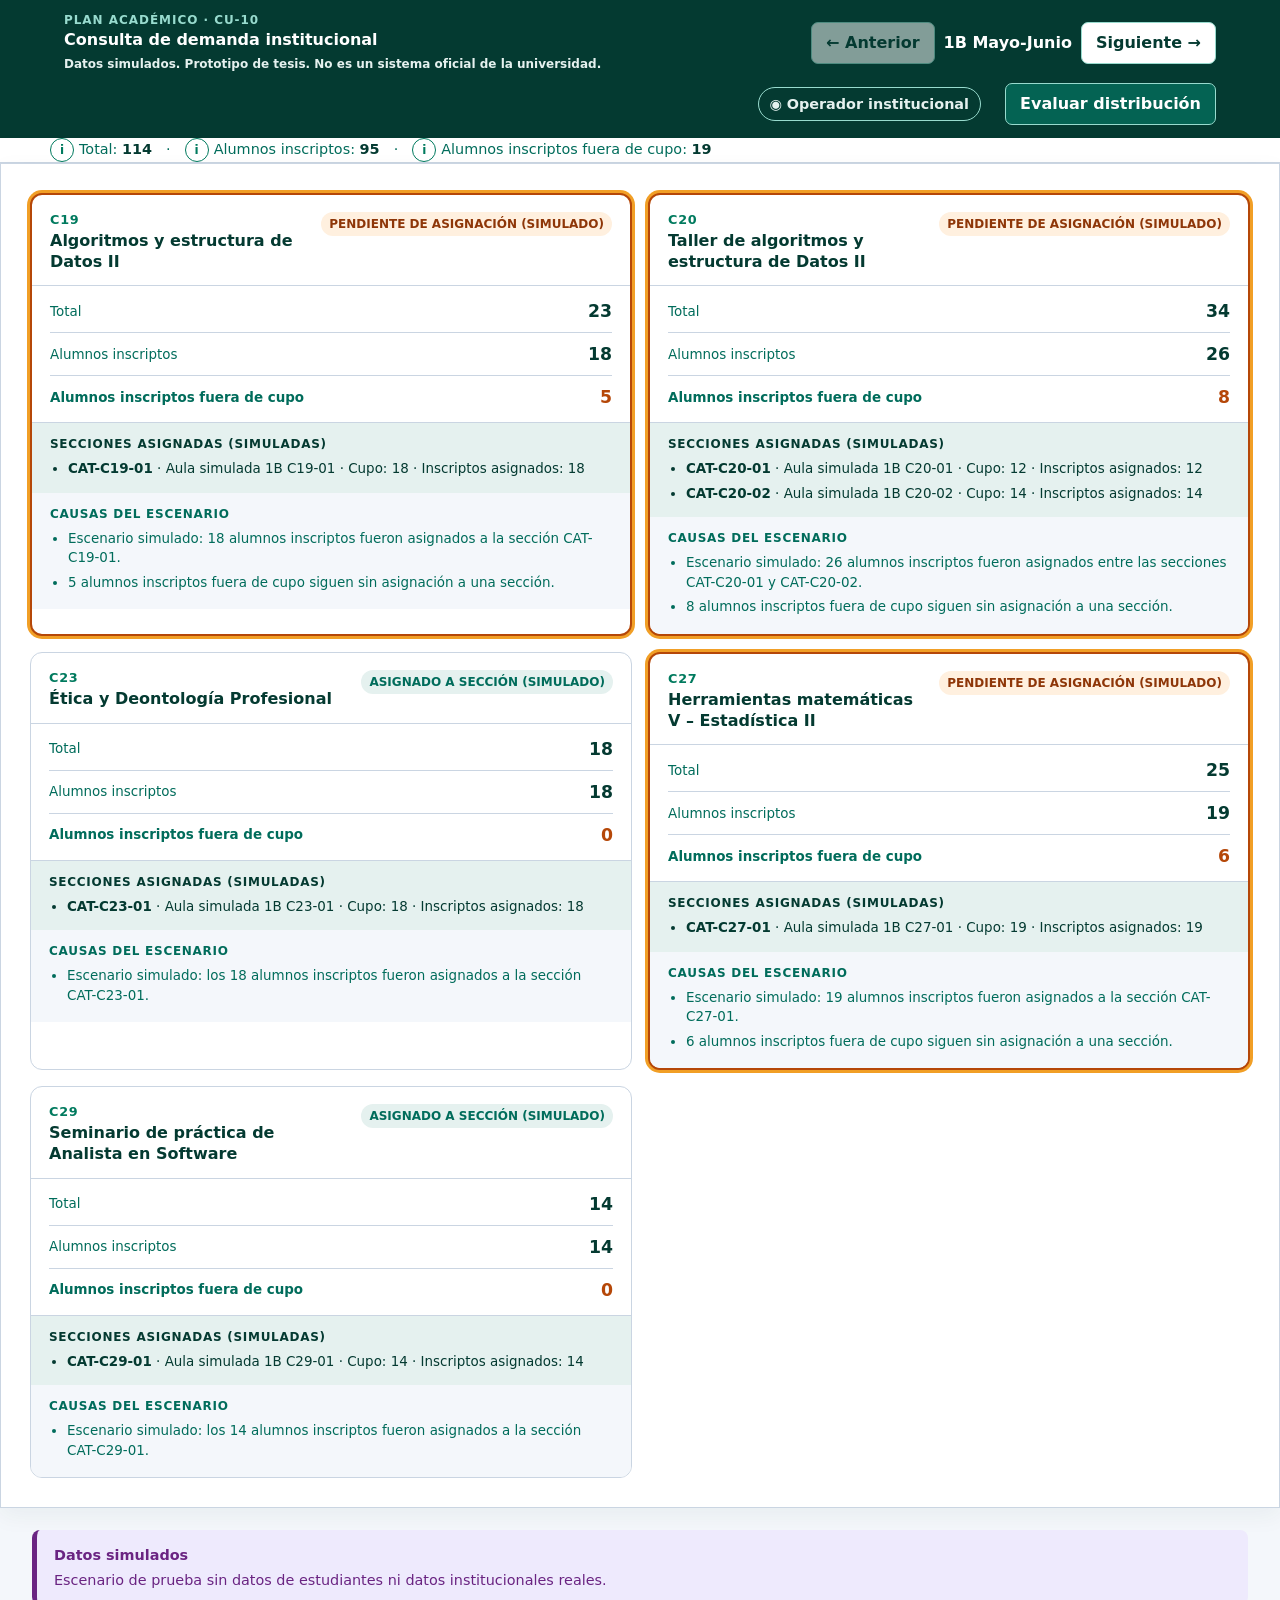
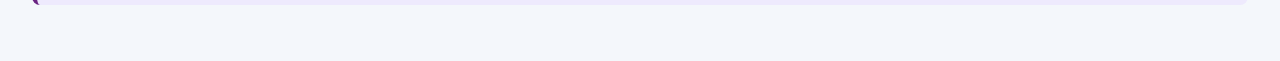
==== commit 9f475060: "style(institutional): keep the actor with its action, and take the dead chrome out Four things the a" ====
--- a/institucional-demanda/index.html
+++ b/institucional-demanda/index.html
@@ -60,16 +60,7 @@
       <div id="global-evaluation" class="global-evaluation" hidden>
         <section id="global-evaluation-result" class="global-evaluation-result" aria-label="Resultado de la evaluación global" aria-live="polite" hidden></section>
       </div>
-      <div id="demand-list" class="demand-master" tabindex="-1">
-        <div class="demand-table-scroll">
-          <table class="demand-table">
-            <caption class="sr-only">Demanda simulada por materia del período seleccionado</caption>
-            <thead id="demand-table-head"></thead>
-            <tbody id="demand-table-body"></tbody>
-          </table>
-        </div>
-        <section id="demand-detail" class="demand-detail" aria-labelledby="demand-detail-title"></section>
-      </div>
+      <div id="demand-list" class="demand-list" tabindex="-1"></div>
     </section>
 
     <footer class="page-footer simulation-notice" aria-label="Aviso sobre datos simulados">
--- a/institucional-demanda/styles.css
+++ b/institucional-demanda/styles.css
@@ -63,40 +63,16 @@
 .period-controls { display: flex; align-items: center; gap: 9px; }
 .demand-section { margin-top: 0; padding: clamp(19px, 3vw, 29px); border: 1px solid var(--line); border-radius: 0; background: var(--panel); box-shadow: 0 8px 22px var(--shadow-ambient); }
 h2 { margin: 0; font-size: var(--fs-display); letter-spacing: -.02em; }
-.demand-master { display: grid; grid-template-columns: repeat(auto-fit, minmax(min(520px, 100%), 1fr)); gap: 16px; align-items: start; }
-.demand-table-scroll { min-width: 0; border: 1px solid var(--line); border-radius: 12px; overflow: hidden; background: var(--panel); box-shadow: 0 8px 22px var(--shadow-ambient); }
-.demand-table { width: 100%; border-collapse: collapse; }
-.demand-table caption { text-align: left; }
-.demand-table th, .demand-table td { padding: 5px 10px; border-bottom: 1px solid var(--line); text-align: left; vertical-align: middle; }
-.demand-table thead th { background: var(--paper); border-bottom: 1px solid var(--line-strong); color: var(--navy); font-size: var(--fs-micro); font-weight: 800; letter-spacing: .06em; text-transform: uppercase; text-wrap: balance; }
-.demand-table .metric-head { width: 1%; white-space: normal; text-align: right; }
-.demand-table .metric-head.no-capacity { min-width: 82px; }
-.demand-table .metric-cell { width: 1%; white-space: nowrap; text-align: right; }
-.demand-table .status-head, .demand-table .status-cell { width: 1%; white-space: nowrap; }
-.demand-table .subject-head, .demand-table tbody th[scope="row"] { width: 100%; }
-.demand-table tbody tr:last-child > * { border-bottom: 0; }
-.demand-table tbody tr { cursor: pointer; }
-.demand-table tbody tr:hover { background: var(--paper); }
-.demand-table tbody tr.is-selected { background: var(--blue-soft); }
-.subject-select { display: grid; gap: 2px; align-content: center; width: 100%; padding: 0; border: 0; background: none; text-align: left; }
-.subject-select:hover:not(:disabled) { border-color: transparent; background: none; }
-.subject-code { color: var(--blue); font-size: var(--fs-micro); font-weight: 800; letter-spacing: .06em; }
-.subject-name { color: var(--ink); font-size: var(--fs-body); font-weight: 700; line-height: 1.25; }
-.metric-cell { color: var(--navy); font-size: var(--fs-title-sm); font-weight: 800; font-variant-numeric: tabular-nums; }
-.metric-cell.no-capacity { color: var(--warning-ink); }
-.demand-row.is-unsatisfied > th[scope="row"] { box-shadow: inset 3px 0 0 var(--warning); }
-.demand-detail { min-width: 0; border: 1px solid var(--line); border-radius: 12px; overflow: hidden; background: var(--panel); box-shadow: 0 8px 22px var(--shadow-ambient); }
-.demand-detail-title { display: grid; gap: 3px; margin: 0; padding: 13px 18px; border-bottom: 1px solid var(--line); }
-.demand-detail-title .subject-name { font-size: var(--fs-title-sm); font-weight: 800; }
-.demand-detail-title .status-chip { justify-self: start; margin-top: 4px; }
-.demand-detail-title + * { border-top: 0; }
-.status-chip { flex: 0 0 auto; padding: 5px 8px; border-radius: 999px; background: var(--blue-soft); color: var(--muted); font-size: var(--fs-micro); font-weight: 800; text-transform: uppercase; white-space: nowrap; }.is-unsatisfied .status-chip { background: var(--warning-soft); color: var(--warning-ink); }
+.demand-list { display: grid; grid-template-columns: repeat(2, minmax(0, 1fr)); gap: 16px; }
+.demand-card { border: 1px solid var(--line); border-radius: 12px; overflow: hidden; background: var(--panel); }.demand-card.is-unsatisfied { border: 2px solid var(--warning); box-shadow: 0 0 0 3px var(--gold-hover); }
+.card-header { padding: 17px 18px 13px; border-bottom: 1px solid var(--line); display: flex; align-items: start; justify-content: space-between; gap: 12px; }.course-code { margin: 0 0 4px; color: var(--blue); font-size: var(--fs-label); font-weight: 800; letter-spacing: .06em; }.card-header h3 { margin: 0; font-size: var(--fs-title-sm); line-height: 1.3; }.status-chip { flex: 0 0 auto; padding: 5px 8px; border-radius: 999px; background: var(--blue-soft); color: var(--muted); font-size: var(--fs-micro); font-weight: 800; text-transform: uppercase; }.is-unsatisfied .status-chip { background: var(--warning-soft); color: var(--warning-ink); }
+.category-list { margin: 0; padding: 4px 18px; }.category-row { padding: 11px 0; border-bottom: 1px solid var(--line); display: flex; align-items: center; justify-content: space-between; gap: 12px; }.category-row:last-child { border: 0; }.category-row dt { color: var(--muted); font-size: var(--fs-body-sm); }.category-row dd { margin: 0; font-size: var(--fs-value); font-weight: 800; }.category-row.total { color: var(--navy); }.category-row.no-capacity { color: var(--warning); font-weight: 800; }
 .section-details { margin: 0; padding: 14px 18px; border-top: 1px solid var(--line); background: var(--blue-soft); }.section-details h4 { margin: 0 0 8px; color: var(--navy); font-size: var(--fs-micro); letter-spacing: .06em; text-transform: uppercase; }.section-list { margin: 0; padding-left: 18px; color: var(--ink); font-size: var(--fs-body-sm); line-height: 1.45; }.section-list li + li { margin-top: 5px; }
 .global-plan-details { margin: 0; padding: 14px 18px; border-top: 1px solid var(--c-slate-teal); background: var(--blue-soft); }.global-plan-details h4, .global-plan-details h5 { color: var(--navy); }.global-plan-details h4 { margin: 0 0 8px; font-size: var(--fs-micro); letter-spacing: .06em; text-transform: uppercase; }.global-plan-details h5 { margin: 14px 0 8px; font-size: var(--fs-label); }.global-plan-explanation, .global-plan-residual { margin: 0; color: var(--ink); font-size: var(--fs-body-sm); line-height: 1.45; }.global-plan-summary { display: grid; grid-template-columns: repeat(3, minmax(0, 1fr)); gap: 8px; margin: 12px 0 0; }.global-plan-summary div { min-width: 0; }.global-plan-summary dt { color: var(--muted); font-size: var(--fs-micro); line-height: 1.3; }.global-plan-summary dd { margin: 3px 0 0; color: var(--navy); font-size: var(--fs-title-sm); font-weight: 800; }.global-plan-section-list { display: grid; gap: 8px; margin: 0; padding: 0; list-style: none; }.global-plan-section-list li { min-width: 0; padding: 10px; border: 1px solid var(--c-slate-teal); border-radius: 7px; background: var(--panel); color: var(--ink); font-size: var(--fs-label); line-height: 1.45; }.global-plan-section-list strong { color: var(--navy); }.global-plan-assignment, .global-plan-allocation { margin: 4px 0 0; overflow-wrap: anywhere; }.global-plan-allocation { color: var(--muted); }.global-plan-residual { margin-top: 12px; font-weight: 700; }
 .global-evaluation { margin: 0 0 20px; padding: 16px; border: 1px solid var(--line); border-radius: 10px; background: var(--panel); }/* La acción vive en la barra: el bloque queda sólo para el resultado y se pliega mientras no lo haya. */#global-evaluation:has(> #global-evaluation-result[hidden]) { display: none; }.global-evaluation-action { border-color: var(--c-slate-teal); background: var(--c-green); color: var(--c-white); font-weight: 800; }.global-evaluation-action:hover:not(:disabled) { border-color: var(--c-green-deep); background: var(--c-green-deep); }.global-evaluation-result { margin-top: 14px; padding-top: 14px; border-top: 1px solid var(--line); color: var(--ink); }.global-evaluation-result h3 { margin: 0 0 11px; color: var(--ink); font-size: var(--fs-body); }.global-evaluation-result > p { margin: 12px 0 0; font-size: var(--fs-body-sm); line-height: 1.5; }.global-evaluation-details { display: grid; grid-template-columns: minmax(0, 1fr) auto; gap: 7px 16px; margin: 0; font-size: var(--fs-body-sm); line-height: 1.4; }.global-evaluation-details dt { color: var(--muted); }.global-evaluation-details dd { margin: 0; color: var(--ink); font-weight: 800; text-align: right; }.global-evaluation-notice { padding: 10px 12px; border-left: 3px solid var(--line-strong); background: var(--paper); font-weight: 700; }
 .cause-block { margin: 0; padding: 14px 18px 17px; background: var(--paper); }.cause-block h4 { margin: 0 0 8px; color: var(--muted); font-size: var(--fs-micro); letter-spacing: .06em; text-transform: uppercase; }.cause-block ul { margin: 0; padding-left: 18px; color: var(--muted); font-size: var(--fs-body-sm); line-height: 1.45; }.cause-block li + li { margin-top: 5px; }
 .sr-only { position: absolute; width: 1px; height: 1px; padding: 0; margin: -1px; overflow: hidden; clip: rect(0, 0, 0, 0); white-space: nowrap; border: 0; }
 
-@media (max-width: 760px) { .topbar { display: flex; flex-direction: column; align-items: stretch; }.topbar > * { flex: 0 0 auto; }.topbar-period { justify-content: center; flex-wrap: wrap; }.actor { align-self: start; margin-left: 0; }.actor-actions { flex-direction: column; align-items: stretch; gap: 10px; margin-left: 0; }.demand-table th, .demand-table td { padding: 5px 9px; }.summary-help { position: static; display: none; width: 100%; margin-top: 4px; transform: none; }.summary-item { flex-wrap: wrap; }.summary-item:last-child .summary-help { margin-right: 0; }.summary-item.is-preview .summary-help, .summary-item.is-open .summary-help { display: block; transform: none; } }
-@media (max-width: 470px) { .demand-table th, .demand-table td { padding: 5px 7px; }.demand-table .status-head, .demand-table .status-cell { display: none; }.demand-table .subject-name { font-size: var(--fs-body-sm); }.period-controls { display: grid; grid-template-columns: minmax(0, 1fr) minmax(0, 1fr); }.period-controls button { min-width: 0; padding: 0 8px; white-space: normal; }.period-label { grid-column: 1 / -1; width: 100%; }.status-chip { white-space: nowrap; }.global-evaluation { padding: 14px; }.global-evaluation-details { grid-template-columns: 1fr; gap: 3px; }.global-evaluation-details dd { margin-bottom: 8px; text-align: left; }.global-plan-summary { grid-template-columns: 1fr; gap: 7px; }.global-plan-summary dt { display: inline; }.global-plan-summary dd { display: inline; margin-left: 5px; } }
+@media (max-width: 760px) { .topbar { display: flex; flex-direction: column; align-items: stretch; }.topbar > * { flex: 0 0 auto; }.section-heading { align-items: stretch; flex-direction: column; }.topbar-period { justify-content: center; flex-wrap: wrap; }.actor { align-self: start; margin-left: 0; }.period-controls label:not(.sr-only) { width: 100%; }.demand-list { grid-template-columns: 1fr 1fr; }.card-header { flex-wrap: wrap; }.summary-help { position: static; display: none; width: 100%; margin-top: 4px; transform: none; }.summary-item { flex-wrap: wrap; }.summary-item:last-child .summary-help { margin-right: 0; }.summary-item.is-preview .summary-help, .summary-item.is-open .summary-help { display: block; transform: none; } }
+@media (max-width: 470px) { .demand-list { grid-template-columns: 1fr; }.period-controls { display: grid; grid-template-columns: minmax(0, 1fr) minmax(0, 1fr); }.period-controls button { min-width: 0; padding: 0 8px; white-space: normal; }.period-controls select, .topbar-period .period-kind:not(.sr-only) { grid-column: 1 / -1; width: 100%; }.period-controls label:not(.sr-only) { grid-column: 1 / -1; }.topbar-period .period-kind { text-align: center; }.card-header { flex-wrap: wrap; }.status-chip { white-space: nowrap; }.global-evaluation { padding: 14px; }.global-evaluation-details { grid-template-columns: 1fr; gap: 3px; }.global-evaluation-details dd { margin-bottom: 8px; text-align: left; }.global-plan-summary { grid-template-columns: 1fr; gap: 7px; }.global-plan-summary dt { display: inline; }.global-plan-summary dd { display: inline; margin-left: 5px; } }
 @media (prefers-reduced-motion: reduce) { *, *::before, *::after { scroll-behavior: auto !important; } }
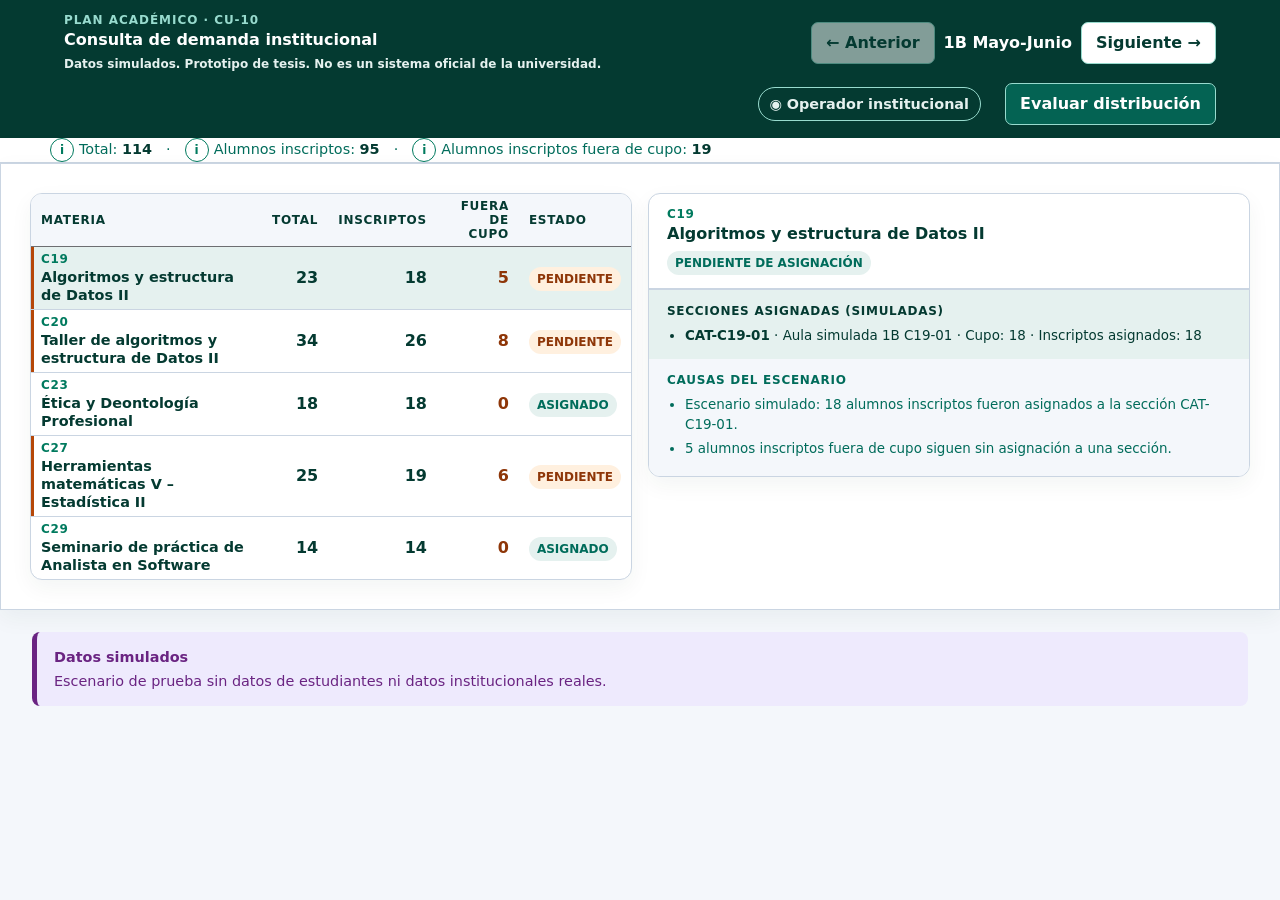
==== commit f3de088f: "Merge pull request #61 from FacuDemarchi/feat/institutional-demand-table feat(institutional): read t" ====
--- a/institucional-demanda/index.html
+++ b/institucional-demanda/index.html
@@ -60,7 +60,16 @@
       <div id="global-evaluation" class="global-evaluation" hidden>
         <section id="global-evaluation-result" class="global-evaluation-result" aria-label="Resultado de la evaluación global" aria-live="polite" hidden></section>
       </div>
-      <div id="demand-list" class="demand-list" tabindex="-1"></div>
+      <div id="demand-list" class="demand-master" tabindex="-1">
+        <div class="demand-table-scroll">
+          <table class="demand-table">
+            <caption class="sr-only">Demanda simulada por materia del período seleccionado</caption>
+            <thead id="demand-table-head"></thead>
+            <tbody id="demand-table-body"></tbody>
+          </table>
+        </div>
+        <section id="demand-detail" class="demand-detail" aria-labelledby="demand-detail-title"></section>
+      </div>
     </section>
 
     <footer class="page-footer simulation-notice" aria-label="Aviso sobre datos simulados">
--- a/institucional-demanda/styles.css
+++ b/institucional-demanda/styles.css
@@ -63,16 +63,40 @@
 .period-controls { display: flex; align-items: center; gap: 9px; }
 .demand-section { margin-top: 0; padding: clamp(19px, 3vw, 29px); border: 1px solid var(--line); border-radius: 0; background: var(--panel); box-shadow: 0 8px 22px var(--shadow-ambient); }
 h2 { margin: 0; font-size: var(--fs-display); letter-spacing: -.02em; }
-.demand-list { display: grid; grid-template-columns: repeat(2, minmax(0, 1fr)); gap: 16px; }
-.demand-card { border: 1px solid var(--line); border-radius: 12px; overflow: hidden; background: var(--panel); }.demand-card.is-unsatisfied { border: 2px solid var(--warning); box-shadow: 0 0 0 3px var(--gold-hover); }
-.card-header { padding: 17px 18px 13px; border-bottom: 1px solid var(--line); display: flex; align-items: start; justify-content: space-between; gap: 12px; }.course-code { margin: 0 0 4px; color: var(--blue); font-size: var(--fs-label); font-weight: 800; letter-spacing: .06em; }.card-header h3 { margin: 0; font-size: var(--fs-title-sm); line-height: 1.3; }.status-chip { flex: 0 0 auto; padding: 5px 8px; border-radius: 999px; background: var(--blue-soft); color: var(--muted); font-size: var(--fs-micro); font-weight: 800; text-transform: uppercase; }.is-unsatisfied .status-chip { background: var(--warning-soft); color: var(--warning-ink); }
-.category-list { margin: 0; padding: 4px 18px; }.category-row { padding: 11px 0; border-bottom: 1px solid var(--line); display: flex; align-items: center; justify-content: space-between; gap: 12px; }.category-row:last-child { border: 0; }.category-row dt { color: var(--muted); font-size: var(--fs-body-sm); }.category-row dd { margin: 0; font-size: var(--fs-value); font-weight: 800; }.category-row.total { color: var(--navy); }.category-row.no-capacity { color: var(--warning); font-weight: 800; }
+.demand-master { display: grid; grid-template-columns: repeat(auto-fit, minmax(min(520px, 100%), 1fr)); gap: 16px; align-items: start; }
+.demand-table-scroll { min-width: 0; border: 1px solid var(--line); border-radius: 12px; overflow: hidden; background: var(--panel); box-shadow: 0 8px 22px var(--shadow-ambient); }
+.demand-table { width: 100%; border-collapse: collapse; }
+.demand-table caption { text-align: left; }
+.demand-table th, .demand-table td { padding: 5px 10px; border-bottom: 1px solid var(--line); text-align: left; vertical-align: middle; }
+.demand-table thead th { background: var(--paper); border-bottom: 1px solid var(--line-strong); color: var(--navy); font-size: var(--fs-micro); font-weight: 800; letter-spacing: .06em; text-transform: uppercase; text-wrap: balance; }
+.demand-table .metric-head { width: 1%; white-space: normal; text-align: right; }
+.demand-table .metric-head.no-capacity { min-width: 82px; }
+.demand-table .metric-cell { width: 1%; white-space: nowrap; text-align: right; }
+.demand-table .status-head, .demand-table .status-cell { width: 1%; white-space: nowrap; }
+.demand-table .subject-head, .demand-table tbody th[scope="row"] { width: 100%; }
+.demand-table tbody tr:last-child > * { border-bottom: 0; }
+.demand-table tbody tr { cursor: pointer; }
+.demand-table tbody tr:hover { background: var(--paper); }
+.demand-table tbody tr.is-selected { background: var(--blue-soft); }
+.subject-select { display: grid; gap: 2px; align-content: center; width: 100%; padding: 0; border: 0; background: none; text-align: left; }
+.subject-select:hover:not(:disabled) { border-color: transparent; background: none; }
+.subject-code { color: var(--blue); font-size: var(--fs-micro); font-weight: 800; letter-spacing: .06em; }
+.subject-name { color: var(--ink); font-size: var(--fs-body); font-weight: 700; line-height: 1.25; }
+.metric-cell { color: var(--navy); font-size: var(--fs-title-sm); font-weight: 800; font-variant-numeric: tabular-nums; }
+.metric-cell.no-capacity { color: var(--warning-ink); }
+.demand-row.is-unsatisfied > th[scope="row"] { box-shadow: inset 3px 0 0 var(--warning); }
+.demand-detail { min-width: 0; border: 1px solid var(--line); border-radius: 12px; overflow: hidden; background: var(--panel); box-shadow: 0 8px 22px var(--shadow-ambient); }
+.demand-detail-title { display: grid; gap: 3px; margin: 0; padding: 13px 18px; border-bottom: 1px solid var(--line); }
+.demand-detail-title .subject-name { font-size: var(--fs-title-sm); font-weight: 800; }
+.demand-detail-title .status-chip { justify-self: start; margin-top: 4px; }
+.demand-detail-title + * { border-top: 0; }
+.status-chip { flex: 0 0 auto; padding: 5px 8px; border-radius: 999px; background: var(--blue-soft); color: var(--muted); font-size: var(--fs-micro); font-weight: 800; text-transform: uppercase; white-space: nowrap; }.is-unsatisfied .status-chip { background: var(--warning-soft); color: var(--warning-ink); }
 .section-details { margin: 0; padding: 14px 18px; border-top: 1px solid var(--line); background: var(--blue-soft); }.section-details h4 { margin: 0 0 8px; color: var(--navy); font-size: var(--fs-micro); letter-spacing: .06em; text-transform: uppercase; }.section-list { margin: 0; padding-left: 18px; color: var(--ink); font-size: var(--fs-body-sm); line-height: 1.45; }.section-list li + li { margin-top: 5px; }
 .global-plan-details { margin: 0; padding: 14px 18px; border-top: 1px solid var(--c-slate-teal); background: var(--blue-soft); }.global-plan-details h4, .global-plan-details h5 { color: var(--navy); }.global-plan-details h4 { margin: 0 0 8px; font-size: var(--fs-micro); letter-spacing: .06em; text-transform: uppercase; }.global-plan-details h5 { margin: 14px 0 8px; font-size: var(--fs-label); }.global-plan-explanation, .global-plan-residual { margin: 0; color: var(--ink); font-size: var(--fs-body-sm); line-height: 1.45; }.global-plan-summary { display: grid; grid-template-columns: repeat(3, minmax(0, 1fr)); gap: 8px; margin: 12px 0 0; }.global-plan-summary div { min-width: 0; }.global-plan-summary dt { color: var(--muted); font-size: var(--fs-micro); line-height: 1.3; }.global-plan-summary dd { margin: 3px 0 0; color: var(--navy); font-size: var(--fs-title-sm); font-weight: 800; }.global-plan-section-list { display: grid; gap: 8px; margin: 0; padding: 0; list-style: none; }.global-plan-section-list li { min-width: 0; padding: 10px; border: 1px solid var(--c-slate-teal); border-radius: 7px; background: var(--panel); color: var(--ink); font-size: var(--fs-label); line-height: 1.45; }.global-plan-section-list strong { color: var(--navy); }.global-plan-assignment, .global-plan-allocation { margin: 4px 0 0; overflow-wrap: anywhere; }.global-plan-allocation { color: var(--muted); }.global-plan-residual { margin-top: 12px; font-weight: 700; }
 .global-evaluation { margin: 0 0 20px; padding: 16px; border: 1px solid var(--line); border-radius: 10px; background: var(--panel); }/* La acción vive en la barra: el bloque queda sólo para el resultado y se pliega mientras no lo haya. */#global-evaluation:has(> #global-evaluation-result[hidden]) { display: none; }.global-evaluation-action { border-color: var(--c-slate-teal); background: var(--c-green); color: var(--c-white); font-weight: 800; }.global-evaluation-action:hover:not(:disabled) { border-color: var(--c-green-deep); background: var(--c-green-deep); }.global-evaluation-result { margin-top: 14px; padding-top: 14px; border-top: 1px solid var(--line); color: var(--ink); }.global-evaluation-result h3 { margin: 0 0 11px; color: var(--ink); font-size: var(--fs-body); }.global-evaluation-result > p { margin: 12px 0 0; font-size: var(--fs-body-sm); line-height: 1.5; }.global-evaluation-details { display: grid; grid-template-columns: minmax(0, 1fr) auto; gap: 7px 16px; margin: 0; font-size: var(--fs-body-sm); line-height: 1.4; }.global-evaluation-details dt { color: var(--muted); }.global-evaluation-details dd { margin: 0; color: var(--ink); font-weight: 800; text-align: right; }.global-evaluation-notice { padding: 10px 12px; border-left: 3px solid var(--line-strong); background: var(--paper); font-weight: 700; }
 .cause-block { margin: 0; padding: 14px 18px 17px; background: var(--paper); }.cause-block h4 { margin: 0 0 8px; color: var(--muted); font-size: var(--fs-micro); letter-spacing: .06em; text-transform: uppercase; }.cause-block ul { margin: 0; padding-left: 18px; color: var(--muted); font-size: var(--fs-body-sm); line-height: 1.45; }.cause-block li + li { margin-top: 5px; }
 .sr-only { position: absolute; width: 1px; height: 1px; padding: 0; margin: -1px; overflow: hidden; clip: rect(0, 0, 0, 0); white-space: nowrap; border: 0; }
 
-@media (max-width: 760px) { .topbar { display: flex; flex-direction: column; align-items: stretch; }.topbar > * { flex: 0 0 auto; }.section-heading { align-items: stretch; flex-direction: column; }.topbar-period { justify-content: center; flex-wrap: wrap; }.actor { align-self: start; margin-left: 0; }.period-controls label:not(.sr-only) { width: 100%; }.demand-list { grid-template-columns: 1fr 1fr; }.card-header { flex-wrap: wrap; }.summary-help { position: static; display: none; width: 100%; margin-top: 4px; transform: none; }.summary-item { flex-wrap: wrap; }.summary-item:last-child .summary-help { margin-right: 0; }.summary-item.is-preview .summary-help, .summary-item.is-open .summary-help { display: block; transform: none; } }
-@media (max-width: 470px) { .demand-list { grid-template-columns: 1fr; }.period-controls { display: grid; grid-template-columns: minmax(0, 1fr) minmax(0, 1fr); }.period-controls button { min-width: 0; padding: 0 8px; white-space: normal; }.period-controls select, .topbar-period .period-kind:not(.sr-only) { grid-column: 1 / -1; width: 100%; }.period-controls label:not(.sr-only) { grid-column: 1 / -1; }.topbar-period .period-kind { text-align: center; }.card-header { flex-wrap: wrap; }.status-chip { white-space: nowrap; }.global-evaluation { padding: 14px; }.global-evaluation-details { grid-template-columns: 1fr; gap: 3px; }.global-evaluation-details dd { margin-bottom: 8px; text-align: left; }.global-plan-summary { grid-template-columns: 1fr; gap: 7px; }.global-plan-summary dt { display: inline; }.global-plan-summary dd { display: inline; margin-left: 5px; } }
+@media (max-width: 760px) { .topbar { display: flex; flex-direction: column; align-items: stretch; }.topbar > * { flex: 0 0 auto; }.topbar-period { justify-content: center; flex-wrap: wrap; }.actor { align-self: start; margin-left: 0; }.actor-actions { flex-direction: column; align-items: stretch; gap: 10px; margin-left: 0; }.demand-table th, .demand-table td { padding: 5px 9px; }.summary-help { position: static; display: none; width: 100%; margin-top: 4px; transform: none; }.summary-item { flex-wrap: wrap; }.summary-item:last-child .summary-help { margin-right: 0; }.summary-item.is-preview .summary-help, .summary-item.is-open .summary-help { display: block; transform: none; } }
+@media (max-width: 470px) { .demand-table th, .demand-table td { padding: 5px 7px; }.demand-table .status-head, .demand-table .status-cell { display: none; }.demand-table .subject-name { font-size: var(--fs-body-sm); }.period-controls { display: grid; grid-template-columns: minmax(0, 1fr) minmax(0, 1fr); }.period-controls button { min-width: 0; padding: 0 8px; white-space: normal; }.period-label { grid-column: 1 / -1; width: 100%; }.status-chip { white-space: nowrap; }.global-evaluation { padding: 14px; }.global-evaluation-details { grid-template-columns: 1fr; gap: 3px; }.global-evaluation-details dd { margin-bottom: 8px; text-align: left; }.global-plan-summary { grid-template-columns: 1fr; gap: 7px; }.global-plan-summary dt { display: inline; }.global-plan-summary dd { display: inline; margin-left: 5px; } }
 @media (prefers-reduced-motion: reduce) { *, *::before, *::after { scroll-behavior: auto !important; } }
